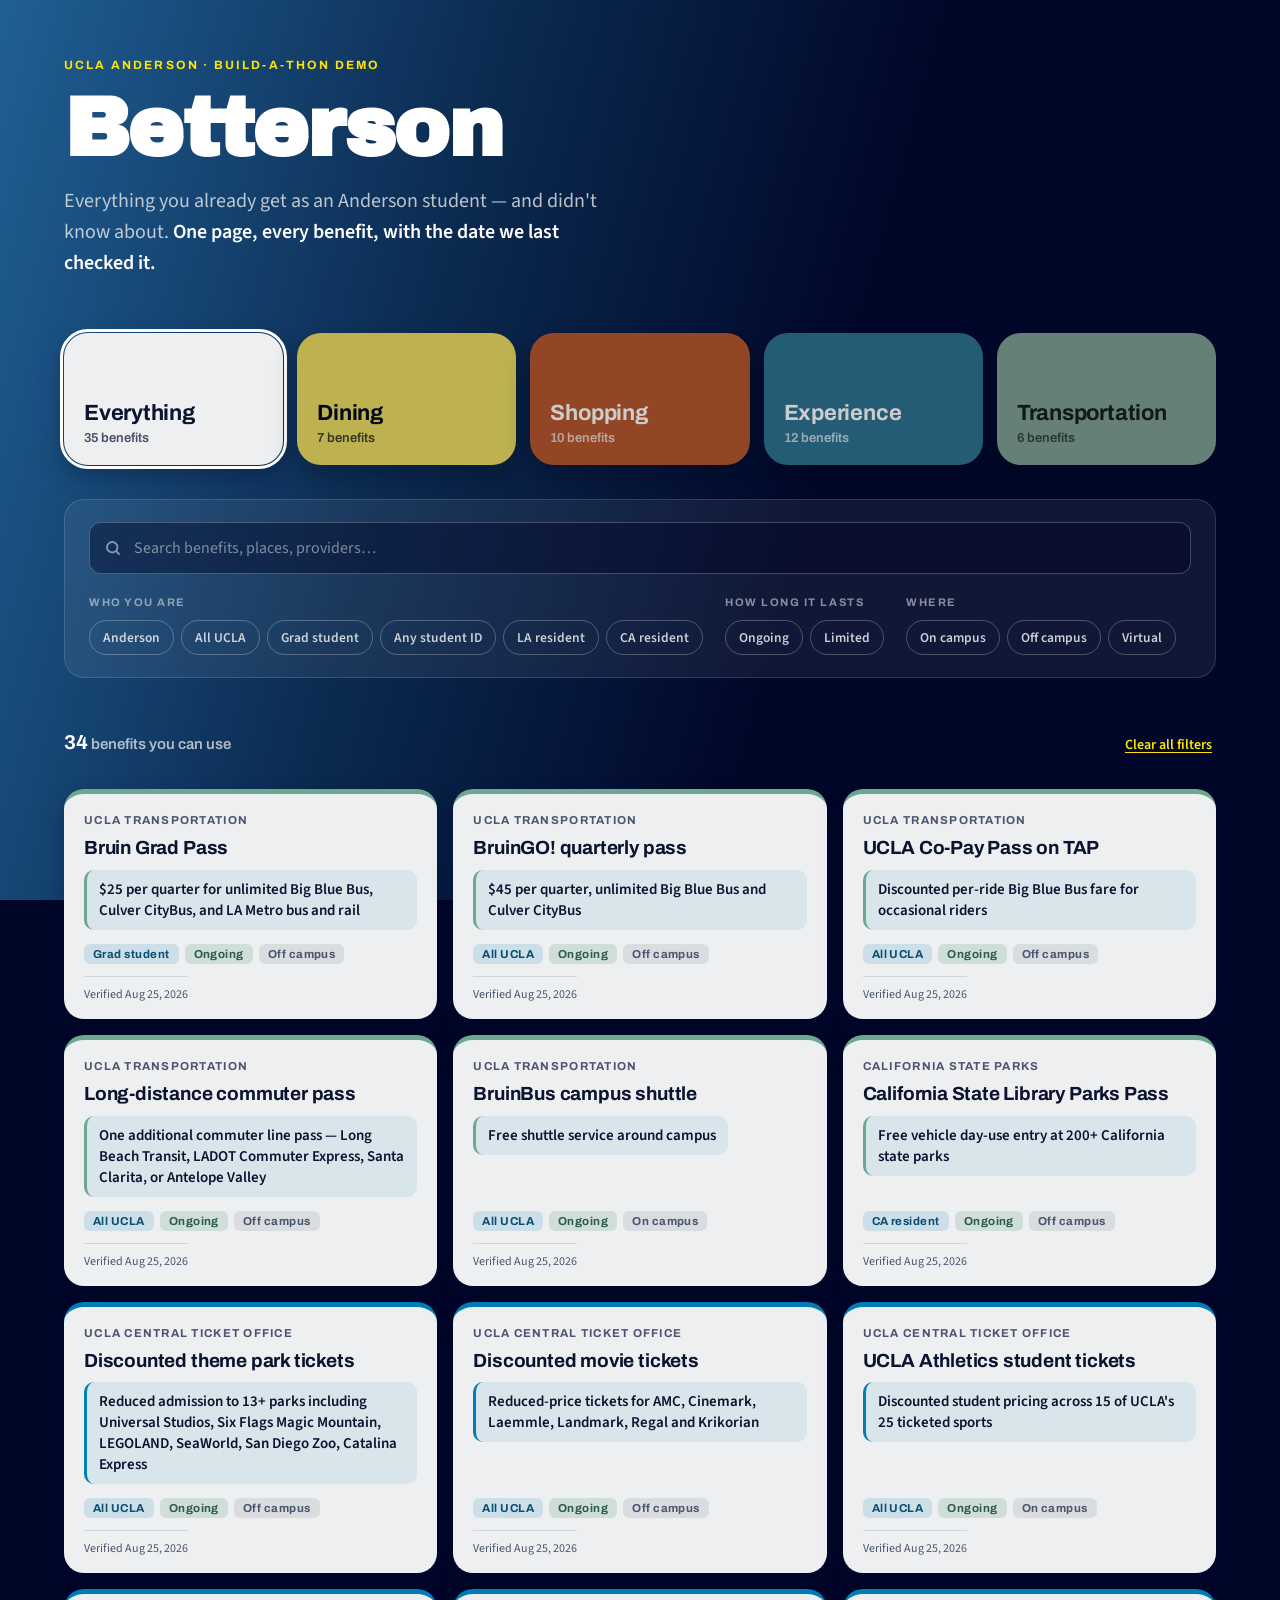
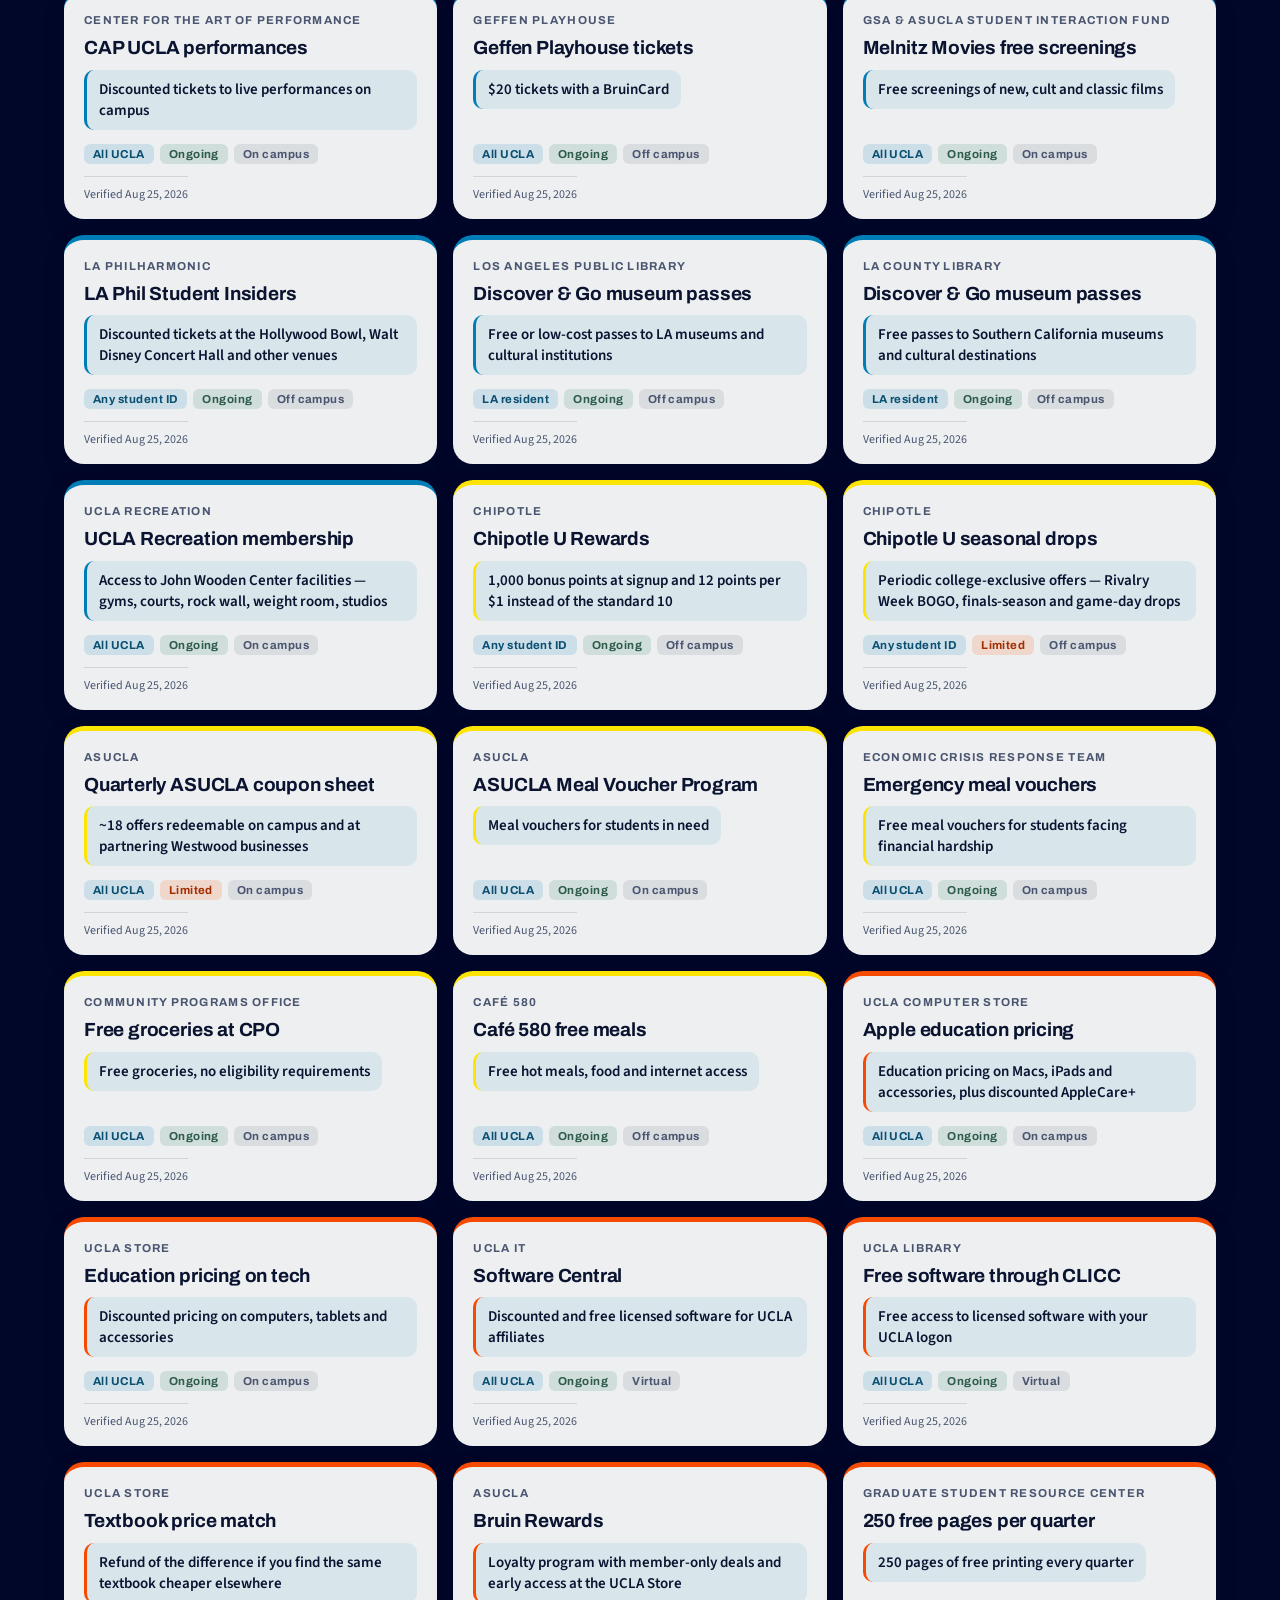
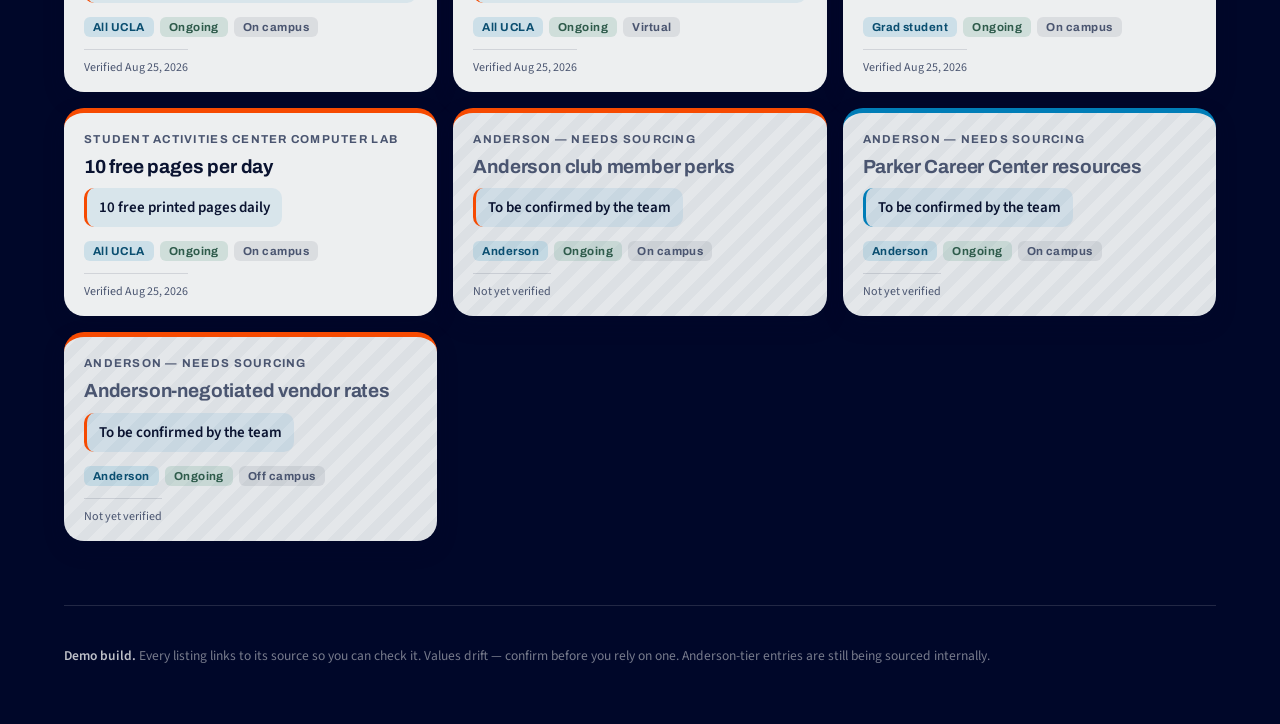
==== index.html @ 8acb6aab "Add initial site" ====
<!DOCTYPE html>
<html lang="en">
<head>
<meta charset="utf-8">
<meta name="viewport" content="width=device-width, initial-scale=1">
<title>Betterson — What you actually get as an Anderson student</title>
<link rel="preconnect" href="https://fonts.googleapis.com">
<link rel="preconnect" href="https://fonts.gstatic.com" crossorigin>
<link href="https://fonts.googleapis.com/css2?family=Archivo:wght@500;600;700&family=Archivo+Black&family=Source+Sans+3:ital,wght@0,400;0,600;0,700;1,400&display=swap" rel="stylesheet">
<style>
  :root{
    --navy-deep:#000729;
    --blue-mid:#205F94;
    --blue-bright:#007DB7;
    --gold:#FDE403;
    --red-orange:#F64A01;
    --green:#6DA691;
    --off-white:#EDEFF0;

    --ink:#0A1330;
    --ink-soft:#4A5570;
    --rule:rgba(10,19,48,.12);
    --radius-tile:24px;
    --radius-card:20px;
    --maxw:1200px;
  }

  *{box-sizing:border-box}
  html{-webkit-text-size-adjust:100%}
  body{
    margin:0;
    font-family:"Source Sans 3",-apple-system,BlinkMacSystemFont,"Segoe UI",sans-serif;
    color:var(--off-white);
    background:var(--navy-deep);
    background-image:linear-gradient(105deg,var(--blue-mid) 0%,#0B2A50 34%,var(--navy-deep) 62%);
    background-attachment:fixed;
    min-height:100vh;
    font-size:16px;
    line-height:1.55;
  }
  .wrap{max-width:var(--maxw);margin:0 auto;padding:0 24px}

  /* ---------- header ---------- */
  header{padding:56px 0 8px}
  .eyebrow{
    font-family:Archivo,sans-serif;font-weight:700;
    font-size:12px;letter-spacing:.18em;text-transform:uppercase;
    color:var(--gold);margin:0 0 14px
  }
  h1{
    font-family:"Archivo Black",Archivo,sans-serif;
    font-size:clamp(44px,7vw,84px);
    line-height:.95;letter-spacing:-.02em;
    margin:0 0 18px;color:#fff
  }
  .lede{
    max-width:56ch;font-size:clamp(17px,2vw,20px);
    color:rgba(237,239,240,.78);margin:0 0 6px
  }
  .lede strong{color:#fff;font-weight:600}

  /* ---------- category tiles (signature) ---------- */
  .tiles{
    display:grid;gap:14px;margin:40px 0 8px;
    grid-template-columns:repeat(5,1fr);
  }
  .tile{
    border:0;cursor:pointer;text-align:left;
    border-radius:var(--radius-tile);
    padding:22px 20px 20px;
    min-height:132px;
    display:flex;flex-direction:column;justify-content:flex-end;
    font-family:Archivo,sans-serif;
    transition:transform .18s ease, box-shadow .18s ease, filter .18s ease;
    box-shadow:0 10px 24px rgba(0,7,41,.34);
    position:relative;
  }
  .tile:hover{transform:translateY(-5px);box-shadow:0 16px 34px rgba(0,7,41,.45)}
  .tile:focus-visible{outline:3px solid #fff;outline-offset:3px}
  .tile .t-name{font-weight:700;font-size:22px;line-height:1.1;letter-spacing:-.01em}
  .tile .t-count{font-weight:600;font-size:13px;opacity:.72;margin-top:6px}
  .tile[data-key="all"]{background:var(--off-white);color:var(--ink)}
  .tile[data-key="Dining"]{background:var(--gold);color:var(--navy-deep)}
  .tile[data-key="Shopping"]{background:var(--red-orange);color:#fff}
  .tile[data-key="Experience"]{background:var(--blue-bright);color:#fff}
  .tile[data-key="Transportation"]{background:var(--green);color:#08251B}
  .tile[aria-pressed="true"]::after{
    content:"";position:absolute;inset:-4px;border-radius:calc(var(--radius-tile) + 4px);
    border:3px solid #fff;pointer-events:none
  }
  .tile[aria-pressed="false"]{filter:saturate(.55) brightness(.8)}

  /* ---------- controls ---------- */
  .controls{
    margin:34px 0 0;padding:22px 24px;
    background:rgba(237,239,240,.07);
    border:1px solid rgba(237,239,240,.14);
    border-radius:var(--radius-card);
    backdrop-filter:blur(6px);
  }
  .searchrow{display:flex;gap:12px;align-items:center;flex-wrap:wrap}
  .search{
    flex:1 1 300px;position:relative
  }
  .search input{
    width:100%;padding:14px 16px 14px 44px;border-radius:12px;
    border:1px solid rgba(237,239,240,.25);
    background:rgba(0,7,41,.42);color:#fff;
    font-family:inherit;font-size:16px
  }
  .search input::placeholder{color:rgba(237,239,240,.5)}
  .search input:focus{outline:2px solid var(--gold);outline-offset:1px;border-color:transparent}
  .search svg{position:absolute;left:15px;top:50%;transform:translateY(-50%);opacity:.55}

  .filtergroups{display:flex;flex-wrap:wrap;gap:22px;margin-top:20px}
  .fg{min-width:0}
  .fg h3{
    font-family:Archivo,sans-serif;font-size:11px;font-weight:700;
    letter-spacing:.14em;text-transform:uppercase;
    color:rgba(237,239,240,.55);margin:0 0 9px
  }
  .chips{display:flex;flex-wrap:wrap;gap:7px}
  .chip{
    border:1px solid rgba(237,239,240,.28);
    background:transparent;color:rgba(237,239,240,.85);
    padding:7px 13px;border-radius:999px;cursor:pointer;
    font-family:inherit;font-size:13.5px;font-weight:600;
    transition:background .14s ease,color .14s ease,border-color .14s ease
  }
  .chip:hover{border-color:rgba(237,239,240,.6)}
  .chip:focus-visible{outline:2px solid var(--gold);outline-offset:2px}
  .chip[aria-pressed="true"]{background:var(--gold);border-color:var(--gold);color:var(--navy-deep)}
  .chip.dur[aria-pressed="true"][data-val="Ongoing"]{background:var(--green);border-color:var(--green);color:#08251B}
  .chip.dur[aria-pressed="true"][data-val="Limited"]{background:var(--red-orange);border-color:var(--red-orange);color:#fff}

  .resultbar{
    display:flex;justify-content:space-between;align-items:baseline;
    gap:16px;flex-wrap:wrap;margin:34px 0 16px
  }
  .count{font-family:Archivo,sans-serif;font-weight:600;font-size:15px;color:rgba(237,239,240,.72)}
  .count b{color:#fff;font-size:20px}
  .reset{
    background:none;border:0;color:var(--gold);cursor:pointer;
    font-family:inherit;font-weight:600;font-size:14px;
    text-decoration:underline;text-underline-offset:3px;padding:4px
  }
  .reset:focus-visible{outline:2px solid var(--gold);outline-offset:2px}

  /* ---------- cards ---------- */
  .grid{
    display:grid;gap:16px;
    grid-template-columns:repeat(auto-fill,minmax(300px,1fr));
    padding-bottom:8px
  }
  .card{
    background:var(--off-white);color:var(--ink);
    border-radius:var(--radius-card);
    padding:20px 20px 16px;
    text-align:left;border:0;cursor:pointer;font-family:inherit;
    display:flex;flex-direction:column;gap:10px;
    box-shadow:0 8px 20px rgba(0,7,41,.26);
    transition:transform .16s ease, box-shadow .16s ease;
    border-top:5px solid var(--cat,var(--blue-bright));
  }
  .card:hover{transform:translateY(-4px);box-shadow:0 16px 30px rgba(0,7,41,.4)}
  .card:focus-visible{outline:3px solid var(--gold);outline-offset:3px}
  .card .provider{
    font-family:Archivo,sans-serif;font-size:11.5px;font-weight:700;
    letter-spacing:.11em;text-transform:uppercase;color:var(--ink-soft)
  }
  .card .title{
    font-family:Archivo,sans-serif;font-weight:700;font-size:19px;
    line-height:1.24;letter-spacing:-.01em;margin:0
  }
  .card .value{
    font-size:15px;color:var(--ink);font-weight:600;
    padding:9px 12px;background:rgba(0,125,183,.09);
    border-radius:10px;border-left:3px solid var(--cat,var(--blue-bright))
  }
  .tagrow{display:flex;flex-wrap:wrap;gap:6px;margin-top:auto;padding-top:4px}
  .tag{
    font-size:11.5px;font-weight:700;font-family:Archivo,sans-serif;
    letter-spacing:.04em;padding:4px 9px;border-radius:6px;
    background:rgba(10,19,48,.08);color:var(--ink-soft)
  }
  .tag.dur-Ongoing{background:rgba(109,166,145,.24);color:#2E5B4B}
  .tag.dur-Limited{background:rgba(246,74,1,.15);color:#A32E00}
  .tag.elig{background:rgba(0,125,183,.14);color:#0A4E70}
  .verified{
    font-size:12px;color:var(--ink-soft);
    border-top:1px solid var(--rule);padding-top:9px;margin-top:2px
  }
  .card.todo{background:repeating-linear-gradient(135deg,#E4E7EA,#E4E7EA 10px,#DCE0E4 10px,#DCE0E4 20px)}
  .card.todo .title{color:var(--ink-soft)}

  /* ---------- empty ---------- */
  .empty{
    text-align:center;padding:64px 24px;
    border:1px dashed rgba(237,239,240,.28);border-radius:var(--radius-card)
  }
  .empty h3{font-family:Archivo,sans-serif;color:#fff;margin:0 0 8px;font-size:20px}
  .empty p{color:rgba(237,239,240,.7);margin:0}

  /* ---------- modal ---------- */
  dialog{
    border:0;padding:0;background:transparent;max-width:640px;width:calc(100% - 32px)
  }
  dialog::backdrop{background:rgba(0,7,41,.72);backdrop-filter:blur(3px)}
  .sheet{
    background:var(--off-white);color:var(--ink);
    border-radius:var(--radius-card);padding:28px;
    border-top:6px solid var(--cat,var(--blue-bright))
  }
  .sheet .provider{
    font-family:Archivo,sans-serif;font-size:11.5px;font-weight:700;
    letter-spacing:.11em;text-transform:uppercase;color:var(--ink-soft)
  }
  .sheet h2{
    font-family:"Archivo Black",Archivo,sans-serif;font-size:27px;
    line-height:1.14;letter-spacing:-.02em;margin:8px 0 14px
  }
  .sheet .value{
    font-size:17px;font-weight:600;padding:13px 15px;
    background:rgba(0,125,183,.09);border-radius:12px;
    border-left:4px solid var(--cat,var(--blue-bright));margin-bottom:16px
  }
  .kv{display:grid;grid-template-columns:132px 1fr;gap:9px 16px;font-size:14.5px;margin-bottom:18px}
  .kv dt{font-family:Archivo,sans-serif;font-weight:700;font-size:11.5px;letter-spacing:.09em;text-transform:uppercase;color:var(--ink-soft);padding-top:3px}
  .kv dd{margin:0}
  .sheet .note{font-size:14.5px;color:var(--ink-soft);border-top:1px solid var(--rule);padding-top:14px;margin:0 0 18px}
  .sheetfoot{display:flex;gap:10px;flex-wrap:wrap;align-items:center}
  .btn{
    font-family:Archivo,sans-serif;font-weight:700;font-size:14.5px;
    padding:11px 18px;border-radius:11px;border:0;cursor:pointer;text-decoration:none;
    display:inline-block
  }
  .btn-primary{background:var(--blue-bright);color:#fff}
  .btn-primary:hover{background:#0069A0}
  .btn-ghost{background:transparent;color:var(--ink-soft);border:1px solid var(--rule)}
  .btn:focus-visible{outline:3px solid var(--gold);outline-offset:2px}

  footer{
    margin-top:56px;padding:26px 0 44px;
    border-top:1px solid rgba(237,239,240,.14);
    font-size:13.5px;color:rgba(237,239,240,.5)
  }
  footer b{color:rgba(237,239,240,.8);font-weight:600}

  @media (max-width:900px){
    .tiles{grid-template-columns:repeat(2,1fr)}
    .tile[data-key="all"]{grid-column:1 / -1;min-height:92px}
    .kv{grid-template-columns:1fr;gap:3px 0}
    .kv dd{margin-bottom:9px}
  }
  @media (prefers-reduced-motion:reduce){
    *{transition:none!important;animation:none!important}
  }
</style>
</head>
<body>

<div class="wrap">
  <header>
    <p class="eyebrow">UCLA Anderson · Build-a-thon demo</p>
    <h1>Betterson</h1>
    <p class="lede">Everything you already get as an Anderson student — and didn't know about. <strong>One page, every benefit, with the date we last checked it.</strong></p>
  </header>

  <nav class="tiles" id="tiles" aria-label="Filter by category"></nav>

  <section class="controls" aria-label="Filters">
    <div class="searchrow">
      <div class="search">
        <svg width="18" height="18" viewBox="0 0 24 24" fill="none" stroke="currentColor" stroke-width="2.4" stroke-linecap="round"><circle cx="11" cy="11" r="7"/><path d="M20 20l-3.6-3.6"/></svg>
        <input id="q" type="search" placeholder="Search benefits, places, providers…" aria-label="Search benefits">
      </div>
    </div>

    <div class="filtergroups">
      <div class="fg">
        <h3>Who you are</h3>
        <div class="chips" id="f-elig"></div>
      </div>
      <div class="fg">
        <h3>How long it lasts</h3>
        <div class="chips" id="f-dur"></div>
      </div>
      <div class="fg">
        <h3>Where</h3>
        <div class="chips" id="f-loc"></div>
      </div>
    </div>
  </section>

  <div class="resultbar">
    <p class="count" id="count"></p>
    <button class="reset" id="reset" type="button">Clear all filters</button>
  </div>

  <div class="grid" id="grid"></div>
  <div class="empty" id="empty" hidden>
    <h3>Nothing matches those filters yet.</h3>
    <p>Try clearing one — or tell the team what's missing so we can add it.</p>
  </div>

  <footer>
    <p><b>Demo build.</b> Every listing links to its source so you can check it. Values drift — confirm before you rely on one. Anderson-tier entries are still being sourced internally.</p>
  </footer>
</div>

<dialog id="sheet"><div class="sheet" id="sheetBody"></div></dialog>

<script>
const CATS = ["Dining","Shopping","Experience","Transportation"];
const CATCOLOR = {Dining:"#FDE403",Shopping:"#F64A01",Experience:"#007DB7",Transportation:"#6DA691"};
const ELIGS = ["Anderson","All UCLA","Grad student","Any student ID","LA resident","CA resident"];
const LOCS = ["On campus","Off campus","Virtual"];
const DURS = ["Ongoing","Limited"];

const DATA = [
 // ---------- TRANSPORTATION ----------
 {t:"Bruin Grad Pass",p:"UCLA Transportation",c:"Transportation",v:"$25 per quarter for unlimited Big Blue Bus, Culver CityBus, and LA Metro bus and rail",e:"Grad student",d:"Ongoing",loc:"Off campus",r:"Register on UCLA's transit portal, pick up at the Central Ticket Office",u:"https://www.bigbluebus.com/fares/college-discounts.aspx",vd:"2026-08-25",n:"Assessed as a student fee. Excludes summer. Probably the highest-value single item in this catalog for a full-time student."},
 {t:"BruinGO! quarterly pass",p:"UCLA Transportation",c:"Transportation",v:"$45 per quarter, unlimited Big Blue Bus and Culver CityBus",e:"All UCLA",d:"Ongoing",loc:"Off campus",r:"Buy online or at the Central Ticket Office",u:"https://www.bigbluebus.com/fares/college-discounts.aspx",vd:"2026-08-25",n:"Faculty and staff pay $55. Covers an entire academic quarter."},
 {t:"UCLA Co-Pay Pass on TAP",p:"UCLA Transportation",c:"Transportation",v:"Discounted per-ride Big Blue Bus fare for occasional riders",e:"All UCLA",d:"Ongoing",loc:"Off campus",r:"Loaded onto your TAP card by UCLA Transportation, online or at the CTO",u:"https://www.bigbluebus.com/fares/college-discounts.aspx",vd:"2026-08-25",n:"You need stored value on the TAP card before the co-pay works. Better than BruinGO if you ride rarely."},
 {t:"Long-distance commuter pass",p:"UCLA Transportation",c:"Transportation",v:"One additional commuter line pass — Long Beach Transit, LADOT Commuter Express, Santa Clarita, or Antelope Valley",e:"All UCLA",d:"Ongoing",loc:"Off campus",r:"Register on the transit portal, collect at the Central Ticket Office",u:"https://www.bigbluebus.com/fares/college-discounts.aspx",vd:"2026-08-25",n:"Useful if you commute in from outside the basin."},
 {t:"BruinBus campus shuttle",p:"UCLA Transportation",c:"Transportation",v:"Free shuttle service around campus",e:"All UCLA",d:"Ongoing",loc:"On campus",r:"Just board",u:"https://campusservices.ucla.edu/discounts",vd:"2026-08-25",n:""},
 {t:"California State Library Parks Pass",p:"California State Parks",c:"Transportation",v:"Free vehicle day-use entry at 200+ California state parks",e:"CA resident",d:"Ongoing",loc:"Off campus",r:"Check the physical pass out from any California public library with your library card",u:"https://www.library.ca.gov/services/to-libraries/parks-pass/faq/",vd:"2026-08-25",n:"Covers one vehicle with up to nine people, or one motorcycle. Not valid at federal, local, or privately operated units. Funding is currently secured through 2026 — treat permanence as provisional."},

 // ---------- EXPERIENCE ----------
 {t:"Discounted theme park tickets",p:"UCLA Central Ticket Office",c:"Experience",v:"Reduced admission to 13+ parks including Universal Studios, Six Flags Magic Mountain, LEGOLAND, SeaWorld, San Diego Zoo, Catalina Express",e:"All UCLA",d:"Ongoing",loc:"Off campus",r:"Buy at the CTO window west of the James West Alumni Center, or online",u:"https://tickets.ucla.edu/",vd:"2026-08-25",n:"Seasonal additions appear too — Halloween Horror Nights, Knott's Scary Farm, Big Bear, Raging Waters."},
 {t:"Discounted movie tickets",p:"UCLA Central Ticket Office",c:"Experience",v:"Reduced-price tickets for AMC, Cinemark, Laemmle, Landmark, Regal and Krikorian",e:"All UCLA",d:"Ongoing",loc:"Off campus",r:"Buy at the CTO or online",u:"https://tickets.ucla.edu/",vd:"2026-08-25",n:""},
 {t:"UCLA Athletics student tickets",p:"UCLA Central Ticket Office",c:"Experience",v:"Discounted student pricing across 15 of UCLA's 25 ticketed sports",e:"All UCLA",d:"Ongoing",loc:"On campus",r:"Buy through the CTO",u:"https://tickets.ucla.edu/",vd:"2026-08-25",n:""},
 {t:"CAP UCLA performances",p:"Center for the Art of Performance",c:"Experience",v:"Discounted tickets to live performances on campus",e:"All UCLA",d:"Ongoing",loc:"On campus",r:"Buy through CAP or the CTO",u:"https://cap.ucla.edu/",vd:"2026-08-25",n:""},
 {t:"Geffen Playhouse tickets",p:"Geffen Playhouse",c:"Experience",v:"$20 tickets with a BruinCard",e:"All UCLA",d:"Ongoing",loc:"Off campus",r:"Show your BruinCard",u:"https://summer.ucla.edu/summer-in-westwood/",vd:"2026-08-25",n:"Walking distance from campus in Westwood Village."},
 {t:"Melnitz Movies free screenings",p:"GSA & ASUCLA Student Interaction Fund",c:"Experience",v:"Free screenings of new, cult and classic films",e:"All UCLA",d:"Ongoing",loc:"On campus",r:"Free entry, no ticket needed",u:"https://anderson.ucla.edu/degrees/full-time-mba/culture/living-in-la",vd:"2026-08-25",n:""},
 {t:"LA Phil Student Insiders",p:"LA Philharmonic",c:"Experience",v:"Discounted tickets at the Hollywood Bowl, Walt Disney Concert Hall and other venues",e:"Any student ID",d:"Ongoing",loc:"Off campus",r:"Join the Student Insiders program with a student email",u:"https://transportation.ucla.edu/blog/hollywood-bowl-park-ride-returns-westwood-student-discount",vd:"2026-08-25",n:""},
 {t:"Hollywood Bowl Park & Ride from Westwood",p:"UCLA Transportation",c:"Experience",v:"50% off the Park & Ride shuttle with promo code BRUINS",e:"All UCLA",d:"Limited",loc:"Off campus",r:"Book on the Hollywood Bowl site with code BRUINS and your UCLA email",u:"https://transportation.ucla.edu/blog/hollywood-bowl-park-ride-returns-westwood-student-discount",vd:"2026-08-25",exp:"2026-09-30",n:"Runs for select summer performances only. Departs from 11020 Kinross Ave; lot parking $6 after 4pm."},
 {t:"Discover & Go museum passes",p:"Los Angeles Public Library",c:"Experience",v:"Free or low-cost passes to LA museums and cultural institutions",e:"LA resident",d:"Ongoing",loc:"Off campus",r:"Reserve at lapl.discoverandgo.net with your library card, then print the pass",u:"https://www.lapl.org/explore-la",vd:"2026-08-25",n:"LA residents 18+ with a physical LAPL card in good standing. Zip codes 90000–93599; e-cards are not accepted. Two active reservations at a time, bookable up to three months ahead. New passes release at the start of each month."},
 {t:"Discover & Go museum passes",p:"LA County Library",c:"Experience",v:"Free passes to Southern California museums and cultural destinations",e:"LA resident",d:"Ongoing",loc:"Off campus",r:"Reserve through the Discover & Go portal with your county library card and PIN",u:"https://lacountylibrary.org/discover/",vd:"2026-08-25",n:"Adults 18+ with a full-access card. Overlaps with the LAPL program but the museum lists differ — worth checking both if you hold either card."},
 {t:"UCLA Recreation membership",p:"UCLA Recreation",c:"Experience",v:"Access to John Wooden Center facilities — gyms, courts, rock wall, weight room, studios",e:"All UCLA",d:"Ongoing",loc:"On campus",r:"Register through UCLA Recreation",u:"https://www.recreation.ucla.edu/join",vd:"2026-08-25",n:""},

 // ---------- DINING ----------
 {t:"Chipotle U Rewards",p:"Chipotle",c:"Dining",v:"1,000 bonus points at signup and 12 points per $1 instead of the standard 10",e:"Any student ID",d:"Ongoing",loc:"Off campus",r:"Log into Chipotle Rewards, then verify enrollment through ID.me",u:"https://www.chipotle.com/chipotle-u-rewards",vd:"2026-08-25",n:"Points-based rather than a flat percentage off. Student status generally needs re-verifying each year around the start of fall term."},
 {t:"Chipotle U seasonal drops",p:"Chipotle",c:"Dining",v:"Periodic college-exclusive offers — Rivalry Week BOGO, finals-season and game-day drops",e:"Any student ID",d:"Limited",loc:"Off campus",r:"Automatic once you're enrolled in Chipotle U Rewards",u:"https://ir.chipotle.com/2025-11-10-CHIPOTLE-LAUNCHES-CHIPOTLE-U-RIVALRY-WEEK-TO-REWARD-TOP-10-COLLEGE-TOWNS-WITH-FREE-CHIPOTLE",vd:"2026-08-25",exp:"2026-12-31",n:"Dates move year to year. Re-check each quarter."},
 {t:"Quarterly ASUCLA coupon sheet",p:"ASUCLA",c:"Dining",v:"~18 offers redeemable on campus and at partnering Westwood businesses",e:"All UCLA",d:"Limited",loc:"On campus",r:"Pick up a printed sheet outside the UCLA Store at Ackerman",u:"https://www.asucla.ucla.edu/pressreleases/asucla-welcomes-ucla-students-back-to-campus-with-fall-savings",vd:"2026-08-25",exp:"2026-12-31",n:"Released at the start of each quarter with a short redemption window. Confirm current dates."},
 {t:"ASUCLA Meal Voucher Program",p:"ASUCLA",c:"Dining",v:"Meal vouchers for students in need",e:"All UCLA",d:"Ongoing",loc:"On campus",r:"Apply through ASUCLA",u:"https://www.asucla.ucla.edu",vd:"2026-08-25",n:""},
 {t:"Emergency meal vouchers",p:"Economic Crisis Response Team",c:"Dining",v:"Free meal vouchers for students facing financial hardship",e:"All UCLA",d:"Ongoing",loc:"On campus",r:"Request through the ECRT or Bruin Resource Center",u:"https://internationalcenter.ucla.edu/resources/budgeting",vd:"2026-08-25",n:"Eligibility generally requires living off campus without a meal plan."},
 {t:"Free groceries at CPO",p:"Community Programs Office",c:"Dining",v:"Free groceries, no eligibility requirements",e:"All UCLA",d:"Ongoing",loc:"On campus",r:"Pick up at the Community Programs Office",u:"https://internationalcenter.ucla.edu/resources/budgeting",vd:"2026-08-25",n:"No requirements, so take only what you need."},
 {t:"Café 580 free meals",p:"Café 580",c:"Dining",v:"Free hot meals, food and internet access",e:"All UCLA",d:"Ongoing",loc:"Off campus",r:"Walk in — 580 Hilgard Avenue",u:"https://internationalcenter.ucla.edu/resources/budgeting",vd:"2026-08-25",n:""},

 // ---------- SHOPPING ----------
 {t:"Apple education pricing",p:"UCLA Computer Store",c:"Shopping",v:"Education pricing on Macs, iPads and accessories, plus discounted AppleCare+",e:"All UCLA",d:"Ongoing",loc:"On campus",r:"In person at Ackerman Union B-Level, or online",u:"https://www.asucla.ucla.edu/ucla/apple-educator-discounts",vd:"2026-08-25",n:"Purchases can go on your BruinBill account, and eligible financial aid can be applied to tech purchases."},
 {t:"Education pricing on tech",p:"UCLA Store",c:"Shopping",v:"Discounted pricing on computers, tablets and accessories",e:"All UCLA",d:"Ongoing",loc:"On campus",r:"Shop in store or at uclastore.com/tech",u:"https://www.uclastore.com/tech",vd:"2026-08-25",n:""},
 {t:"Software Central",p:"UCLA IT",c:"Shopping",v:"Discounted and free licensed software for UCLA affiliates",e:"All UCLA",d:"Ongoing",loc:"Virtual",r:"Sign in with your UCLA logon",u:"http://www.softwarecentral.ucla.edu/",vd:"2026-08-25",n:""},
 {t:"Free software through CLICC",p:"UCLA Library",c:"Shopping",v:"Free access to licensed software with your UCLA logon",e:"All UCLA",d:"Ongoing",loc:"Virtual",r:"Log in with your UCLA credentials",u:"https://internationalcenter.ucla.edu/resources/budgeting",vd:"2026-08-25",n:""},
 {t:"Textbook price match",p:"UCLA Store",c:"Shopping",v:"Refund of the difference if you find the same textbook cheaper elsewhere",e:"All UCLA",d:"Ongoing",loc:"On campus",r:"Bring your UCLA Store receipt and proof of the lower price",u:"https://fsc.usac.ucla.edu/?page_id=15",vd:"2026-08-25",n:"Same ISBN and edition, new condition only, must be in stock at the competitor."},
 {t:"Bruin Rewards",p:"ASUCLA",c:"Shopping",v:"Loyalty program with member-only deals and early access at the UCLA Store",e:"All UCLA",d:"Ongoing",loc:"Virtual",r:"Sign up at uclastore.com",u:"https://www.asucla.ucla.edu/pressreleases/tag/Bruin+Rewards",vd:"2026-08-25",n:""},
 {t:"250 free pages per quarter",p:"Graduate Student Resource Center",c:"Shopping",v:"250 pages of free printing every quarter",e:"Grad student",d:"Ongoing",loc:"On campus",r:"Print at the GSRC, Student Activities Center B11",u:"https://internationalcenter.ucla.edu/resources/budgeting",vd:"2026-08-25",n:"Registered graduate students only. Resets quarterly."},
 {t:"10 free pages per day",p:"Student Activities Center Computer Lab",c:"Shopping",v:"10 free printed pages daily",e:"All UCLA",d:"Ongoing",loc:"On campus",r:"Print at SAC Suite 106",u:"https://internationalcenter.ucla.edu/resources/budgeting",vd:"2026-08-25",n:""},

 // ---------- ANDERSON: to be sourced internally ----------
 {t:"Anderson club member perks",p:"Anderson — needs sourcing",c:"Shopping",v:"To be confirmed by the team",e:"Anderson",d:"Ongoing",loc:"On campus",r:"—",u:"",vd:"",n:"Placeholder. Not sourceable from the public web — someone on the team needs to pull this from Anderson internal channels.",todo:true},
 {t:"Parker Career Center resources",p:"Anderson — needs sourcing",c:"Experience",v:"To be confirmed by the team",e:"Anderson",d:"Ongoing",loc:"On campus",r:"—",u:"",vd:"",n:"Placeholder. Ask the Parker Center what's free to students that isn't advertised.",todo:true},
 {t:"Anderson-negotiated vendor rates",p:"Anderson — needs sourcing",c:"Shopping",v:"To be confirmed by the team",e:"Anderson",d:"Ongoing",loc:"Off campus",r:"—",u:"",vd:"",n:"Placeholder. These are the entries no competing site could ever have — worth the sourcing effort.",todo:true}
];

const state = {cat:"all", q:"", elig:new Set(), dur:new Set(), loc:new Set()};

/* ---------- URL sync ---------- */
function readURL(){
  const p = new URLSearchParams(location.search);
  if(p.get("cat")) state.cat = p.get("cat");
  if(p.get("q")) state.q = p.get("q");
  ["elig","dur","loc"].forEach(k=>{
    const v = p.get(k);
    if(v) v.split("|").filter(Boolean).forEach(x=>state[k].add(x));
  });
}
function writeURL(){
  const p = new URLSearchParams();
  if(state.cat!=="all") p.set("cat",state.cat);
  if(state.q) p.set("q",state.q);
  ["elig","dur","loc"].forEach(k=>{ if(state[k].size) p.set(k,[...state[k]].join("|")); });
  const qs = p.toString();
  history.replaceState(null,"",qs ? "?"+qs : location.pathname);
}

/* ---------- filtering ---------- */
function matches(d){
  if(state.cat!=="all" && d.c!==state.cat) return false;
  if(state.elig.size && !state.elig.has(d.e)) return false;
  if(state.dur.size && !state.dur.has(d.d)) return false;
  if(state.loc.size && !state.loc.has(d.loc)) return false;
  if(state.q){
    const hay = (d.t+" "+d.p+" "+d.v+" "+d.c+" "+d.e+" "+(d.n||"")).toLowerCase();
    if(!hay.includes(state.q.toLowerCase())) return false;
  }
  const today = new Date().toISOString().slice(0,10);
  if(d.exp && d.exp < today) return false;   // Limited offers auto-hide when expired
  return true;
}

/* ---------- rendering ---------- */
function fmtDate(s){
  if(!s) return "Not yet verified";
  const [y,m,dd] = s.split("-");
  const months=["Jan","Feb","Mar","Apr","May","Jun","Jul","Aug","Sep","Oct","Nov","Dec"];
  return `Verified ${months[+m-1]} ${+dd}, ${y}`;
}

function renderTiles(){
  const el = document.getElementById("tiles");
  const counts = {all:0}; CATS.forEach(c=>counts[c]=0);
  DATA.forEach(d=>{ counts[d.c]=(counts[d.c]||0)+1; counts.all++; });
  const items = [{k:"all",label:"Everything"}, ...CATS.map(c=>({k:c,label:c}))];
  el.innerHTML = items.map(i=>`
    <button class="tile" data-key="${i.k}" aria-pressed="${state.cat===i.k}">
      <span class="t-name">${i.label}</span>
      <span class="t-count">${counts[i.k]||0} benefit${(counts[i.k]||0)===1?"":"s"}</span>
    </button>`).join("");
  el.querySelectorAll(".tile").forEach(b=>b.addEventListener("click",()=>{
    state.cat = (state.cat===b.dataset.key && b.dataset.key!=="all") ? "all" : b.dataset.key;
    render();
  }));
}

function renderChips(id,values,key,cls){
  const el = document.getElementById(id);
  el.innerHTML = values.map(v=>
    `<button class="chip ${cls||""}" data-val="${v}" aria-pressed="${state[key].has(v)}">${v}</button>`
  ).join("");
  el.querySelectorAll(".chip").forEach(b=>b.addEventListener("click",()=>{
    const v=b.dataset.val;
    state[key].has(v) ? state[key].delete(v) : state[key].add(v);
    render();
  }));
}

function renderGrid(){
  const rows = DATA.filter(matches);
  const grid = document.getElementById("grid");
  const empty = document.getElementById("empty");
  document.getElementById("count").innerHTML = `<b>${rows.length}</b> benefit${rows.length===1?"":"s"} you can use`;
  empty.hidden = rows.length>0;
  grid.innerHTML = rows.map((d)=>{
    const i = DATA.indexOf(d);
    return `<button class="card ${d.todo?"todo":""}" data-i="${i}" style="--cat:${CATCOLOR[d.c]}">
      <span class="provider">${d.p}</span>
      <h3 class="title">${d.t}</h3>
      <span class="value">${d.v}</span>
      <span class="tagrow">
        <span class="tag elig">${d.e}</span>
        <span class="tag dur-${d.d}">${d.d}</span>
        <span class="tag">${d.loc}</span>
      </span>
      <span class="verified">${fmtDate(d.vd)}</span>
    </button>`;
  }).join("");
  grid.querySelectorAll(".card").forEach(b=>b.addEventListener("click",()=>openSheet(+b.dataset.i)));
}

function openSheet(i){
  const d = DATA[i];
  const body = document.getElementById("sheetBody");
  body.style.setProperty("--cat", CATCOLOR[d.c]);
  body.innerHTML = `
    <p class="provider">${d.p}</p>
    <h2>${d.t}</h2>
    <p class="value">${d.v}</p>
    <dl class="kv">
      <dt>Who</dt><dd>${d.e}</dd>
      <dt>How to use</dt><dd>${d.r}</dd>
      <dt>Where</dt><dd>${d.loc}</dd>
      <dt>How long</dt><dd>${d.d}${d.exp?` · ends ${d.exp}`:""}</dd>
      <dt>Category</dt><dd>${d.c}</dd>
    </dl>
    ${d.n?`<p class="note">${d.n}</p>`:""}
    <div class="sheetfoot">
      ${d.u?`<a class="btn btn-primary" href="${d.u}" target="_blank" rel="noopener">Open the source</a>`:""}
      <button class="btn btn-ghost" id="closeSheet" type="button">Close</button>
      <span style="font-size:13px;color:var(--ink-soft)">${fmtDate(d.vd)}</span>
    </div>`;
  const dlg = document.getElementById("sheet");
  dlg.showModal();
  body.querySelector("#closeSheet").addEventListener("click",()=>dlg.close());
}

function render(){
  renderTiles();
  renderChips("f-elig",ELIGS,"elig");
  renderChips("f-dur",DURS,"dur","dur");
  renderChips("f-loc",LOCS,"loc");
  renderGrid();
  writeURL();
}

/* ---------- wiring ---------- */
const qEl = document.getElementById("q");
qEl.addEventListener("input",()=>{ state.q = qEl.value.trim(); renderGrid(); writeURL(); });
document.getElementById("reset").addEventListener("click",()=>{
  state.cat="all"; state.q=""; qEl.value="";
  state.elig.clear(); state.dur.clear(); state.loc.clear();
  render(); qEl.focus();
});
document.getElementById("sheet").addEventListener("click",e=>{
  if(e.target.id==="sheet") e.target.close();   // click backdrop to dismiss
});

readURL();
qEl.value = state.q;
render();
</script>
</body>
</html>
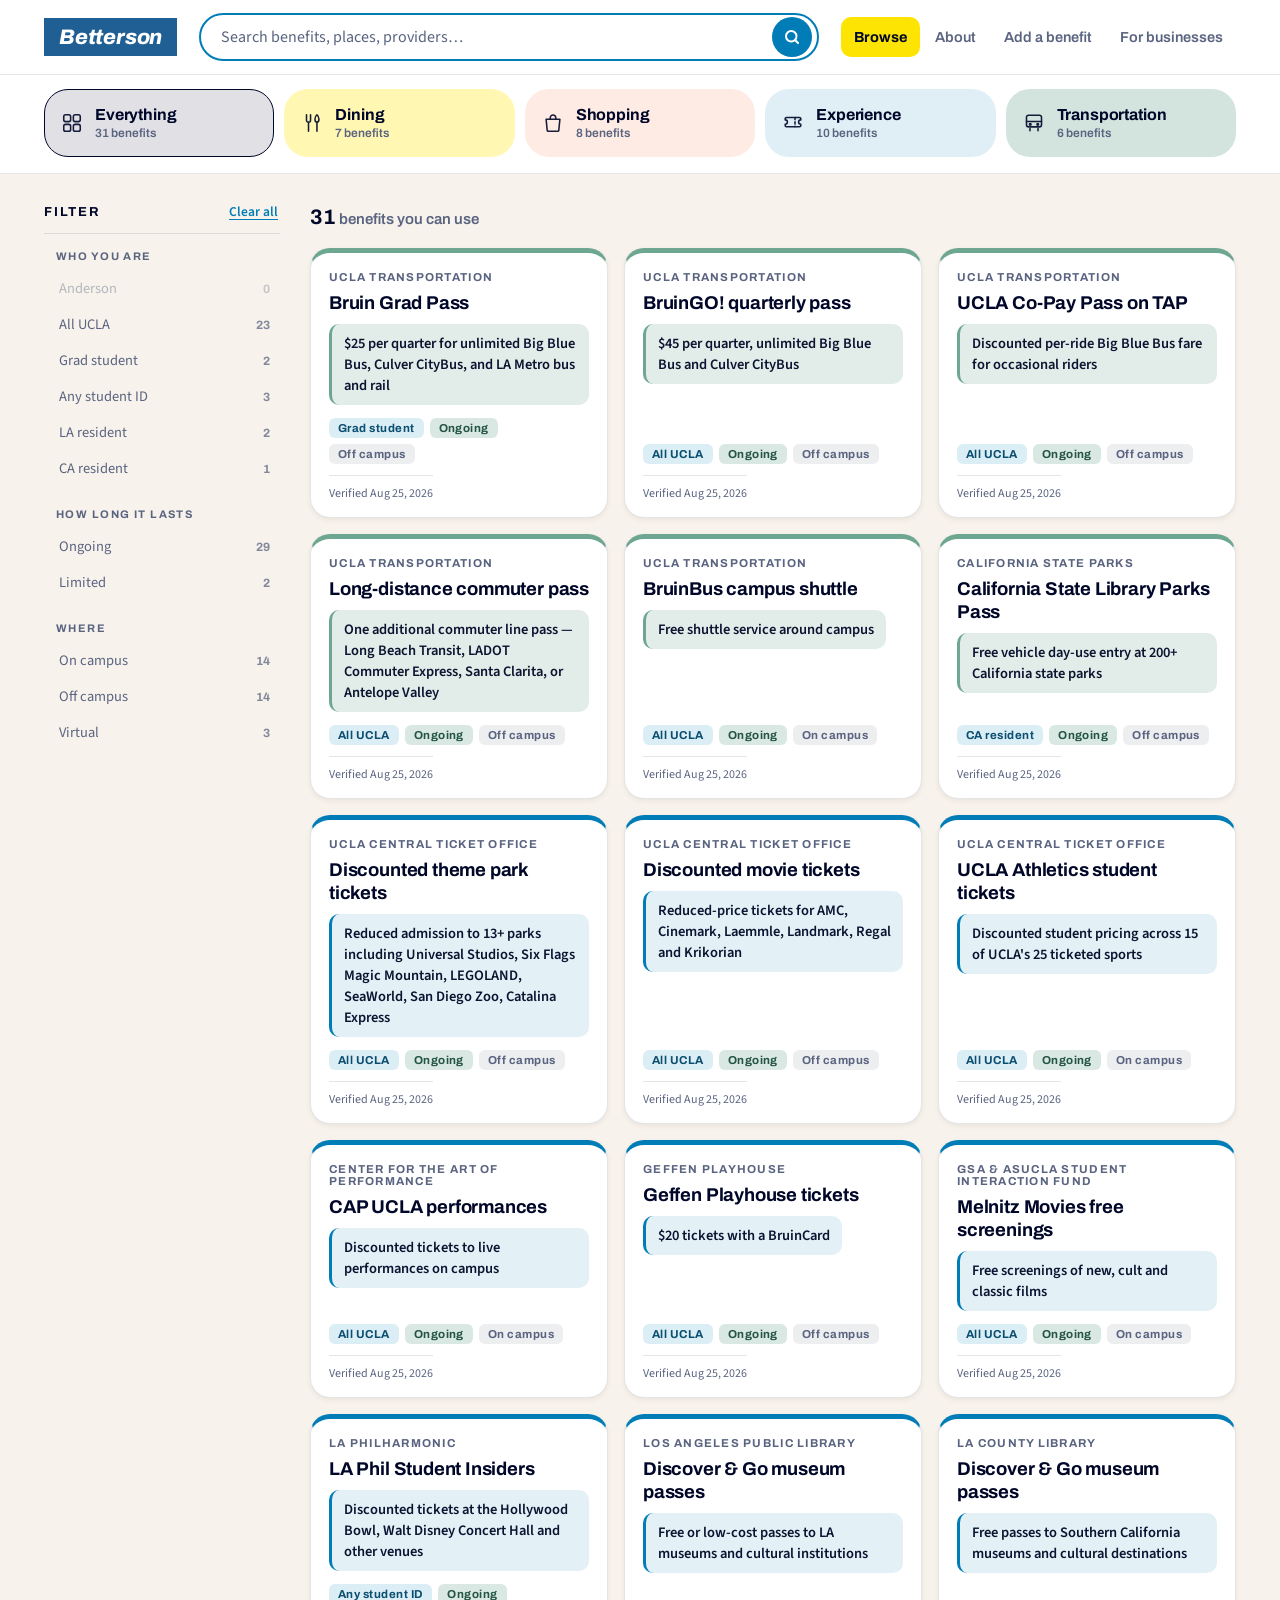
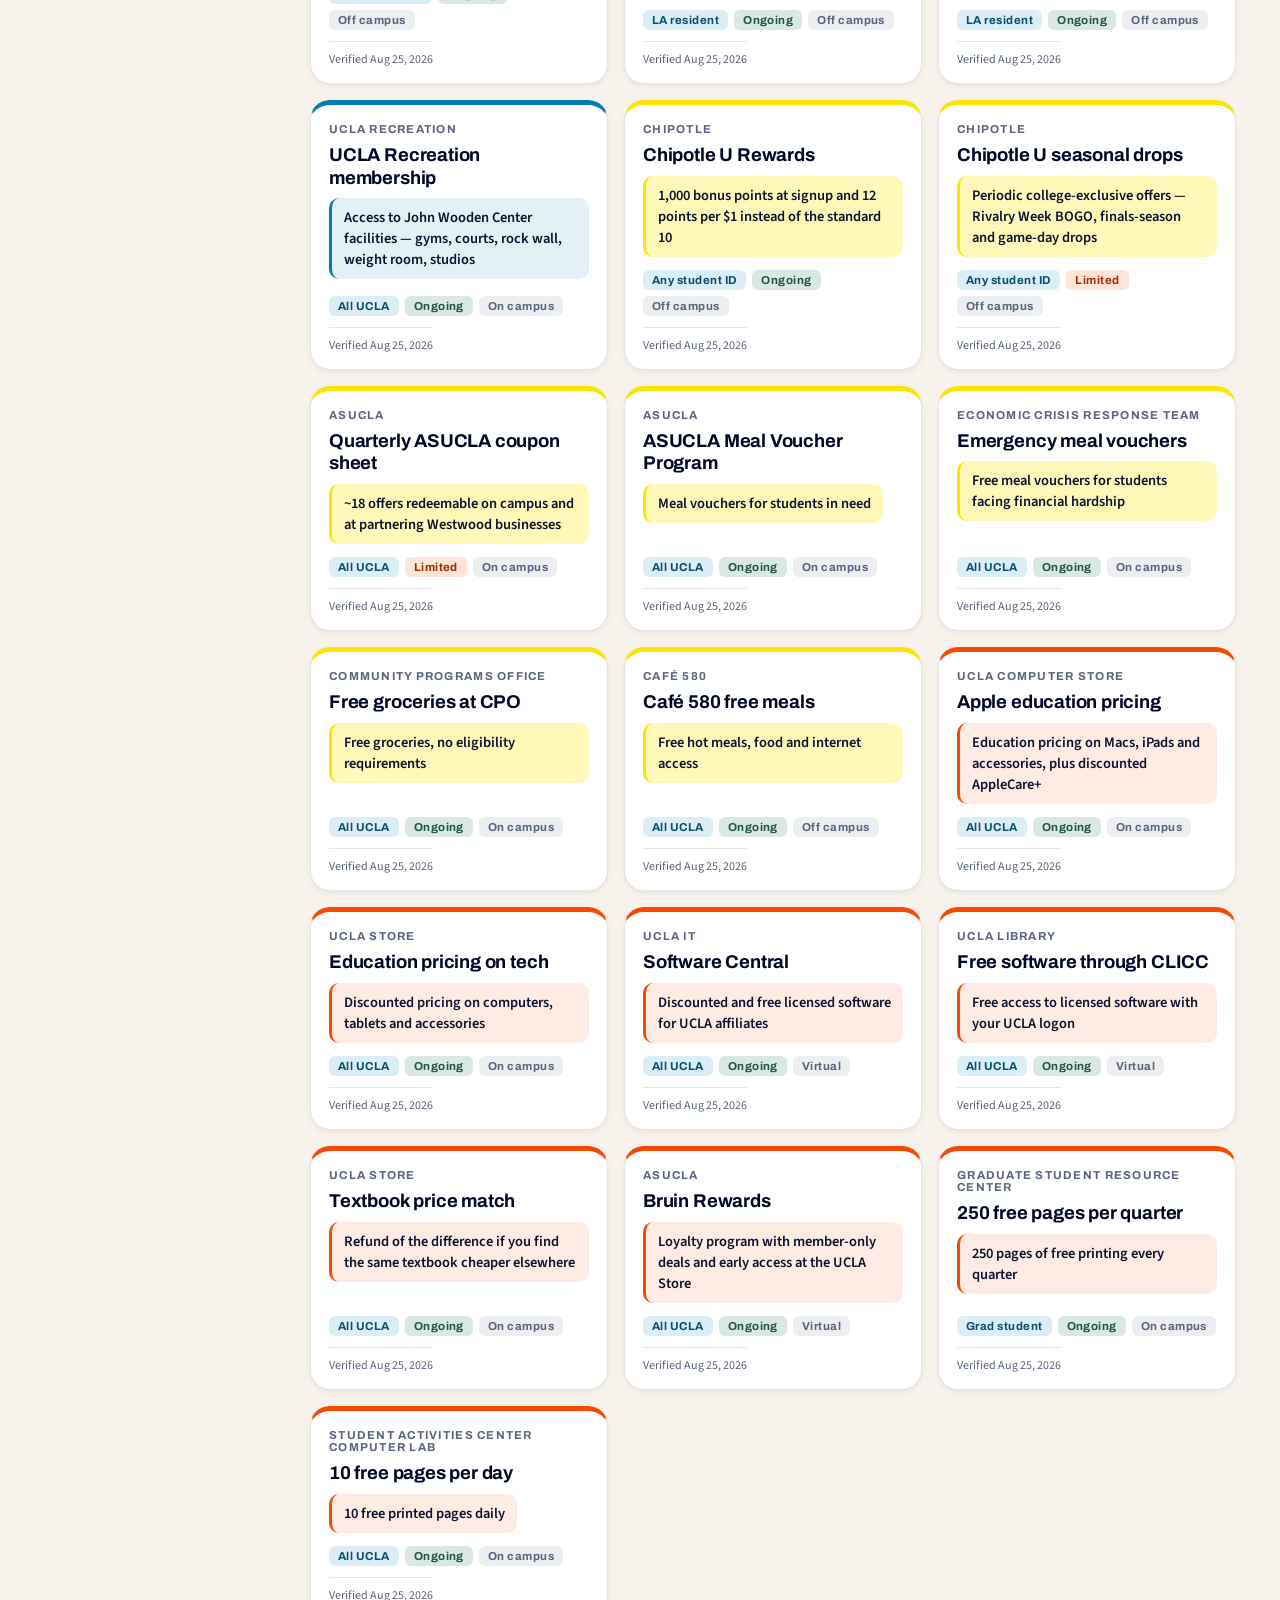
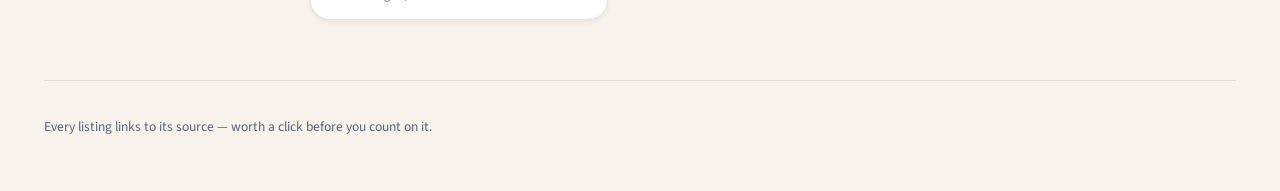
==== commit 4da66a9b: "Restructure site and redesign around a search-first layout Split the single 514-line index.html into" ====
--- a/index.html
+++ b/index.html
@@ -6,509 +6,102 @@
 <title>Betterson — What you actually get as an Anderson student</title>
 <link rel="preconnect" href="https://fonts.googleapis.com">
 <link rel="preconnect" href="https://fonts.gstatic.com" crossorigin>
-<link href="https://fonts.googleapis.com/css2?family=Archivo:wght@500;600;700&family=Archivo+Black&family=Source+Sans+3:ital,wght@0,400;0,600;0,700;1,400&display=swap" rel="stylesheet">
-<style>
-  :root{
-    --navy-deep:#000729;
-    --blue-mid:#205F94;
-    --blue-bright:#007DB7;
-    --gold:#FDE403;
-    --red-orange:#F64A01;
-    --green:#6DA691;
-    --off-white:#EDEFF0;
-
-    --ink:#0A1330;
-    --ink-soft:#4A5570;
-    --rule:rgba(10,19,48,.12);
-    --radius-tile:24px;
-    --radius-card:20px;
-    --maxw:1200px;
-  }
-
-  *{box-sizing:border-box}
-  html{-webkit-text-size-adjust:100%}
-  body{
-    margin:0;
-    font-family:"Source Sans 3",-apple-system,BlinkMacSystemFont,"Segoe UI",sans-serif;
-    color:var(--off-white);
-    background:var(--navy-deep);
-    background-image:linear-gradient(105deg,var(--blue-mid) 0%,#0B2A50 34%,var(--navy-deep) 62%);
-    background-attachment:fixed;
-    min-height:100vh;
-    font-size:16px;
-    line-height:1.55;
-  }
-  .wrap{max-width:var(--maxw);margin:0 auto;padding:0 24px}
-
-  /* ---------- header ---------- */
-  header{padding:56px 0 8px}
-  .eyebrow{
-    font-family:Archivo,sans-serif;font-weight:700;
-    font-size:12px;letter-spacing:.18em;text-transform:uppercase;
-    color:var(--gold);margin:0 0 14px
-  }
-  h1{
-    font-family:"Archivo Black",Archivo,sans-serif;
-    font-size:clamp(44px,7vw,84px);
-    line-height:.95;letter-spacing:-.02em;
-    margin:0 0 18px;color:#fff
-  }
-  .lede{
-    max-width:56ch;font-size:clamp(17px,2vw,20px);
-    color:rgba(237,239,240,.78);margin:0 0 6px
-  }
-  .lede strong{color:#fff;font-weight:600}
-
-  /* ---------- category tiles (signature) ---------- */
-  .tiles{
-    display:grid;gap:14px;margin:40px 0 8px;
-    grid-template-columns:repeat(5,1fr);
-  }
-  .tile{
-    border:0;cursor:pointer;text-align:left;
-    border-radius:var(--radius-tile);
-    padding:22px 20px 20px;
-    min-height:132px;
-    display:flex;flex-direction:column;justify-content:flex-end;
-    font-family:Archivo,sans-serif;
-    transition:transform .18s ease, box-shadow .18s ease, filter .18s ease;
-    box-shadow:0 10px 24px rgba(0,7,41,.34);
-    position:relative;
-  }
-  .tile:hover{transform:translateY(-5px);box-shadow:0 16px 34px rgba(0,7,41,.45)}
-  .tile:focus-visible{outline:3px solid #fff;outline-offset:3px}
-  .tile .t-name{font-weight:700;font-size:22px;line-height:1.1;letter-spacing:-.01em}
-  .tile .t-count{font-weight:600;font-size:13px;opacity:.72;margin-top:6px}
-  .tile[data-key="all"]{background:var(--off-white);color:var(--ink)}
-  .tile[data-key="Dining"]{background:var(--gold);color:var(--navy-deep)}
-  .tile[data-key="Shopping"]{background:var(--red-orange);color:#fff}
-  .tile[data-key="Experience"]{background:var(--blue-bright);color:#fff}
-  .tile[data-key="Transportation"]{background:var(--green);color:#08251B}
-  .tile[aria-pressed="true"]::after{
-    content:"";position:absolute;inset:-4px;border-radius:calc(var(--radius-tile) + 4px);
-    border:3px solid #fff;pointer-events:none
-  }
-  .tile[aria-pressed="false"]{filter:saturate(.55) brightness(.8)}
-
-  /* ---------- controls ---------- */
-  .controls{
-    margin:34px 0 0;padding:22px 24px;
-    background:rgba(237,239,240,.07);
-    border:1px solid rgba(237,239,240,.14);
-    border-radius:var(--radius-card);
-    backdrop-filter:blur(6px);
-  }
-  .searchrow{display:flex;gap:12px;align-items:center;flex-wrap:wrap}
-  .search{
-    flex:1 1 300px;position:relative
-  }
-  .search input{
-    width:100%;padding:14px 16px 14px 44px;border-radius:12px;
-    border:1px solid rgba(237,239,240,.25);
-    background:rgba(0,7,41,.42);color:#fff;
-    font-family:inherit;font-size:16px
-  }
-  .search input::placeholder{color:rgba(237,239,240,.5)}
-  .search input:focus{outline:2px solid var(--gold);outline-offset:1px;border-color:transparent}
-  .search svg{position:absolute;left:15px;top:50%;transform:translateY(-50%);opacity:.55}
-
-  .filtergroups{display:flex;flex-wrap:wrap;gap:22px;margin-top:20px}
-  .fg{min-width:0}
-  .fg h3{
-    font-family:Archivo,sans-serif;font-size:11px;font-weight:700;
-    letter-spacing:.14em;text-transform:uppercase;
-    color:rgba(237,239,240,.55);margin:0 0 9px
-  }
-  .chips{display:flex;flex-wrap:wrap;gap:7px}
-  .chip{
-    border:1px solid rgba(237,239,240,.28);
-    background:transparent;color:rgba(237,239,240,.85);
-    padding:7px 13px;border-radius:999px;cursor:pointer;
-    font-family:inherit;font-size:13.5px;font-weight:600;
-    transition:background .14s ease,color .14s ease,border-color .14s ease
-  }
-  .chip:hover{border-color:rgba(237,239,240,.6)}
-  .chip:focus-visible{outline:2px solid var(--gold);outline-offset:2px}
-  .chip[aria-pressed="true"]{background:var(--gold);border-color:var(--gold);color:var(--navy-deep)}
-  .chip.dur[aria-pressed="true"][data-val="Ongoing"]{background:var(--green);border-color:var(--green);color:#08251B}
-  .chip.dur[aria-pressed="true"][data-val="Limited"]{background:var(--red-orange);border-color:var(--red-orange);color:#fff}
-
-  .resultbar{
-    display:flex;justify-content:space-between;align-items:baseline;
-    gap:16px;flex-wrap:wrap;margin:34px 0 16px
-  }
-  .count{font-family:Archivo,sans-serif;font-weight:600;font-size:15px;color:rgba(237,239,240,.72)}
-  .count b{color:#fff;font-size:20px}
-  .reset{
-    background:none;border:0;color:var(--gold);cursor:pointer;
-    font-family:inherit;font-weight:600;font-size:14px;
-    text-decoration:underline;text-underline-offset:3px;padding:4px
-  }
-  .reset:focus-visible{outline:2px solid var(--gold);outline-offset:2px}
-
-  /* ---------- cards ---------- */
-  .grid{
-    display:grid;gap:16px;
-    grid-template-columns:repeat(auto-fill,minmax(300px,1fr));
-    padding-bottom:8px
-  }
-  .card{
-    background:var(--off-white);color:var(--ink);
-    border-radius:var(--radius-card);
-    padding:20px 20px 16px;
-    text-align:left;border:0;cursor:pointer;font-family:inherit;
-    display:flex;flex-direction:column;gap:10px;
-    box-shadow:0 8px 20px rgba(0,7,41,.26);
-    transition:transform .16s ease, box-shadow .16s ease;
-    border-top:5px solid var(--cat,var(--blue-bright));
-  }
-  .card:hover{transform:translateY(-4px);box-shadow:0 16px 30px rgba(0,7,41,.4)}
-  .card:focus-visible{outline:3px solid var(--gold);outline-offset:3px}
-  .card .provider{
-    font-family:Archivo,sans-serif;font-size:11.5px;font-weight:700;
-    letter-spacing:.11em;text-transform:uppercase;color:var(--ink-soft)
-  }
-  .card .title{
-    font-family:Archivo,sans-serif;font-weight:700;font-size:19px;
-    line-height:1.24;letter-spacing:-.01em;margin:0
-  }
-  .card .value{
-    font-size:15px;color:var(--ink);font-weight:600;
-    padding:9px 12px;background:rgba(0,125,183,.09);
-    border-radius:10px;border-left:3px solid var(--cat,var(--blue-bright))
-  }
-  .tagrow{display:flex;flex-wrap:wrap;gap:6px;margin-top:auto;padding-top:4px}
-  .tag{
-    font-size:11.5px;font-weight:700;font-family:Archivo,sans-serif;
-    letter-spacing:.04em;padding:4px 9px;border-radius:6px;
-    background:rgba(10,19,48,.08);color:var(--ink-soft)
-  }
-  .tag.dur-Ongoing{background:rgba(109,166,145,.24);color:#2E5B4B}
-  .tag.dur-Limited{background:rgba(246,74,1,.15);color:#A32E00}
-  .tag.elig{background:rgba(0,125,183,.14);color:#0A4E70}
-  .verified{
-    font-size:12px;color:var(--ink-soft);
-    border-top:1px solid var(--rule);padding-top:9px;margin-top:2px
-  }
-  .card.todo{background:repeating-linear-gradient(135deg,#E4E7EA,#E4E7EA 10px,#DCE0E4 10px,#DCE0E4 20px)}
-  .card.todo .title{color:var(--ink-soft)}
-
-  /* ---------- empty ---------- */
-  .empty{
-    text-align:center;padding:64px 24px;
-    border:1px dashed rgba(237,239,240,.28);border-radius:var(--radius-card)
-  }
-  .empty h3{font-family:Archivo,sans-serif;color:#fff;margin:0 0 8px;font-size:20px}
-  .empty p{color:rgba(237,239,240,.7);margin:0}
-
-  /* ---------- modal ---------- */
-  dialog{
-    border:0;padding:0;background:transparent;max-width:640px;width:calc(100% - 32px)
-  }
-  dialog::backdrop{background:rgba(0,7,41,.72);backdrop-filter:blur(3px)}
-  .sheet{
-    background:var(--off-white);color:var(--ink);
-    border-radius:var(--radius-card);padding:28px;
-    border-top:6px solid var(--cat,var(--blue-bright))
-  }
-  .sheet .provider{
-    font-family:Archivo,sans-serif;font-size:11.5px;font-weight:700;
-    letter-spacing:.11em;text-transform:uppercase;color:var(--ink-soft)
-  }
-  .sheet h2{
-    font-family:"Archivo Black",Archivo,sans-serif;font-size:27px;
-    line-height:1.14;letter-spacing:-.02em;margin:8px 0 14px
-  }
-  .sheet .value{
-    font-size:17px;font-weight:600;padding:13px 15px;
-    background:rgba(0,125,183,.09);border-radius:12px;
-    border-left:4px solid var(--cat,var(--blue-bright));margin-bottom:16px
-  }
-  .kv{display:grid;grid-template-columns:132px 1fr;gap:9px 16px;font-size:14.5px;margin-bottom:18px}
-  .kv dt{font-family:Archivo,sans-serif;font-weight:700;font-size:11.5px;letter-spacing:.09em;text-transform:uppercase;color:var(--ink-soft);padding-top:3px}
-  .kv dd{margin:0}
-  .sheet .note{font-size:14.5px;color:var(--ink-soft);border-top:1px solid var(--rule);padding-top:14px;margin:0 0 18px}
-  .sheetfoot{display:flex;gap:10px;flex-wrap:wrap;align-items:center}
-  .btn{
-    font-family:Archivo,sans-serif;font-weight:700;font-size:14.5px;
-    padding:11px 18px;border-radius:11px;border:0;cursor:pointer;text-decoration:none;
-    display:inline-block
-  }
-  .btn-primary{background:var(--blue-bright);color:#fff}
-  .btn-primary:hover{background:#0069A0}
-  .btn-ghost{background:transparent;color:var(--ink-soft);border:1px solid var(--rule)}
-  .btn:focus-visible{outline:3px solid var(--gold);outline-offset:2px}
-
-  footer{
-    margin-top:56px;padding:26px 0 44px;
-    border-top:1px solid rgba(237,239,240,.14);
-    font-size:13.5px;color:rgba(237,239,240,.5)
-  }
-  footer b{color:rgba(237,239,240,.8);font-weight:600}
-
-  @media (max-width:900px){
-    .tiles{grid-template-columns:repeat(2,1fr)}
-    .tile[data-key="all"]{grid-column:1 / -1;min-height:92px}
-    .kv{grid-template-columns:1fr;gap:3px 0}
-    .kv dd{margin-bottom:9px}
-  }
-  @media (prefers-reduced-motion:reduce){
-    *{transition:none!important;animation:none!important}
-  }
-</style>
+<link href="https://fonts.googleapis.com/css2?family=Archivo:ital,wght@0,500;0,600;0,700;1,700;1,800&family=Archivo+Black&family=Source+Sans+3:ital,wght@0,400;0,600;0,700;1,400&display=swap" rel="stylesheet">
+<link rel="stylesheet" href="css/styles.css">
 </head>
 <body>
 
+<header class="topbar">
+  <div class="wrap topbar-inner">
+    <a class="brand" href="index.html">Betterson</a>
+    <div class="search">
+      <input id="q" type="search" placeholder="Search benefits, places, providers…" aria-label="Search benefits">
+      <button class="searchbtn" id="searchBtn" type="button" aria-label="Search">
+        <svg width="18" height="18" viewBox="0 0 24 24" fill="none" stroke="currentColor" stroke-width="2.6" stroke-linecap="round"><circle cx="11" cy="11" r="7"/><path d="M20 20l-3.6-3.6"/></svg>
+      </button>
+    </div>
+    <nav class="topnav" aria-label="Main">
+      <a href="index.html" aria-current="page">Browse</a>
+      <a href="about.html">About</a>
+      <a href="add.html">Add a benefit</a>
+      <a href="partners.html">For businesses</a>
+    </nav>
+  </div>
+</header>
+
+<section class="catbar" aria-label="Categories">
+  <div class="wrap">
+    <nav class="tiles" id="tiles" aria-label="Filter by category"></nav>
+  </div>
+</section>
+
 <div class="wrap">
-  <header>
-    <p class="eyebrow">UCLA Anderson · Build-a-thon demo</p>
-    <h1>Betterson</h1>
-    <p class="lede">Everything you already get as an Anderson student — and didn't know about. <strong>One page, every benefit, with the date we last checked it.</strong></p>
-  </header>
+  <h1 class="sr-only">Betterson — benefits you already have as an Anderson student</h1>
 
-  <nav class="tiles" id="tiles" aria-label="Filter by category"></nav>
-
-  <section class="controls" aria-label="Filters">
-    <div class="searchrow">
-      <div class="search">
-        <svg width="18" height="18" viewBox="0 0 24 24" fill="none" stroke="currentColor" stroke-width="2.4" stroke-linecap="round"><circle cx="11" cy="11" r="7"/><path d="M20 20l-3.6-3.6"/></svg>
-        <input id="q" type="search" placeholder="Search benefits, places, providers…" aria-label="Search benefits">
+  <div class="layout">
+    <aside class="sidebar" aria-label="Filters">
+      <div class="sidebar-head">
+        <h2>Filter</h2>
+        <button class="reset" id="reset" type="button">Clear all</button>
       </div>
-    </div>
-
-    <div class="filtergroups">
       <div class="fg">
         <h3>Who you are</h3>
-        <div class="chips" id="f-elig"></div>
+        <div class="facets" id="f-elig"></div>
       </div>
       <div class="fg">
         <h3>How long it lasts</h3>
-        <div class="chips" id="f-dur"></div>
+        <div class="facets" id="f-dur"></div>
       </div>
       <div class="fg">
         <h3>Where</h3>
-        <div class="chips" id="f-loc"></div>
+        <div class="facets" id="f-loc"></div>
       </div>
-    </div>
-  </section>
+    </aside>
 
-  <div class="resultbar">
-    <p class="count" id="count"></p>
-    <button class="reset" id="reset" type="button">Clear all filters</button>
-  </div>
+    <main class="results">
+      <div class="resultbar">
+        <p class="count" id="count"></p>
+        <button class="filterbtn" id="filterBtn" type="button" aria-haspopup="dialog">
+          <svg width="16" height="16" viewBox="0 0 24 24" fill="none" stroke="currentColor" stroke-width="2.4" stroke-linecap="round"><path d="M3 6h18M6 12h12M10 18h4"/></svg>
+          Filters<span class="badge" id="filterCount" hidden></span>
+        </button>
+      </div>
 
-  <div class="grid" id="grid"></div>
-  <div class="empty" id="empty" hidden>
-    <h3>Nothing matches those filters yet.</h3>
-    <p>Try clearing one — or tell the team what's missing so we can add it.</p>
+      <div class="grid" id="grid"></div>
+      <div class="notice" id="notice" hidden></div>
+    </main>
   </div>
 
   <footer>
-    <p><b>Demo build.</b> Every listing links to its source so you can check it. Values drift — confirm before you rely on one. Anderson-tier entries are still being sourced internally.</p>
+    <p>Every listing links to its source — worth a click before you count on it.</p>
   </footer>
 </div>
 
 <dialog id="sheet"><div class="sheet" id="sheetBody"></div></dialog>
 
-<script>
-const CATS = ["Dining","Shopping","Experience","Transportation"];
-const CATCOLOR = {Dining:"#FDE403",Shopping:"#F64A01",Experience:"#007DB7",Transportation:"#6DA691"};
-const ELIGS = ["Anderson","All UCLA","Grad student","Any student ID","LA resident","CA resident"];
-const LOCS = ["On campus","Off campus","Virtual"];
-const DURS = ["Ongoing","Limited"];
+<dialog id="filterSheet" aria-label="Filters">
+  <div class="sheet filtersheet">
+    <div class="sheet-head">
+      <h2>Filters</h2>
+      <button class="btn btn-primary" id="filterDone" type="button">Done</button>
+    </div>
+    <div class="fg">
+      <h3>Who you are</h3>
+      <div class="facets" id="m-elig"></div>
+    </div>
+    <div class="fg">
+      <h3>How long it lasts</h3>
+      <div class="facets" id="m-dur"></div>
+    </div>
+    <div class="fg">
+      <h3>Where</h3>
+      <div class="facets" id="m-loc"></div>
+    </div>
+    <p class="sheet-count" id="filterResult"></p>
+    <button class="reset" id="filterReset" type="button">Clear all filters</button>
+  </div>
+</dialog>
 
-const DATA = [
- // ---------- TRANSPORTATION ----------
- {t:"Bruin Grad Pass",p:"UCLA Transportation",c:"Transportation",v:"$25 per quarter for unlimited Big Blue Bus, Culver CityBus, and LA Metro bus and rail",e:"Grad student",d:"Ongoing",loc:"Off campus",r:"Register on UCLA's transit portal, pick up at the Central Ticket Office",u:"https://www.bigbluebus.com/fares/college-discounts.aspx",vd:"2026-08-25",n:"Assessed as a student fee. Excludes summer. Probably the highest-value single item in this catalog for a full-time student."},
- {t:"BruinGO! quarterly pass",p:"UCLA Transportation",c:"Transportation",v:"$45 per quarter, unlimited Big Blue Bus and Culver CityBus",e:"All UCLA",d:"Ongoing",loc:"Off campus",r:"Buy online or at the Central Ticket Office",u:"https://www.bigbluebus.com/fares/college-discounts.aspx",vd:"2026-08-25",n:"Faculty and staff pay $55. Covers an entire academic quarter."},
- {t:"UCLA Co-Pay Pass on TAP",p:"UCLA Transportation",c:"Transportation",v:"Discounted per-ride Big Blue Bus fare for occasional riders",e:"All UCLA",d:"Ongoing",loc:"Off campus",r:"Loaded onto your TAP card by UCLA Transportation, online or at the CTO",u:"https://www.bigbluebus.com/fares/college-discounts.aspx",vd:"2026-08-25",n:"You need stored value on the TAP card before the co-pay works. Better than BruinGO if you ride rarely."},
- {t:"Long-distance commuter pass",p:"UCLA Transportation",c:"Transportation",v:"One additional commuter line pass — Long Beach Transit, LADOT Commuter Express, Santa Clarita, or Antelope Valley",e:"All UCLA",d:"Ongoing",loc:"Off campus",r:"Register on the transit portal, collect at the Central Ticket Office",u:"https://www.bigbluebus.com/fares/college-discounts.aspx",vd:"2026-08-25",n:"Useful if you commute in from outside the basin."},
- {t:"BruinBus campus shuttle",p:"UCLA Transportation",c:"Transportation",v:"Free shuttle service around campus",e:"All UCLA",d:"Ongoing",loc:"On campus",r:"Just board",u:"https://campusservices.ucla.edu/discounts",vd:"2026-08-25",n:""},
- {t:"California State Library Parks Pass",p:"California State Parks",c:"Transportation",v:"Free vehicle day-use entry at 200+ California state parks",e:"CA resident",d:"Ongoing",loc:"Off campus",r:"Check the physical pass out from any California public library with your library card",u:"https://www.library.ca.gov/services/to-libraries/parks-pass/faq/",vd:"2026-08-25",n:"Covers one vehicle with up to nine people, or one motorcycle. Not valid at federal, local, or privately operated units. Funding is currently secured through 2026 — treat permanence as provisional."},
-
- // ---------- EXPERIENCE ----------
- {t:"Discounted theme park tickets",p:"UCLA Central Ticket Office",c:"Experience",v:"Reduced admission to 13+ parks including Universal Studios, Six Flags Magic Mountain, LEGOLAND, SeaWorld, San Diego Zoo, Catalina Express",e:"All UCLA",d:"Ongoing",loc:"Off campus",r:"Buy at the CTO window west of the James West Alumni Center, or online",u:"https://tickets.ucla.edu/",vd:"2026-08-25",n:"Seasonal additions appear too — Halloween Horror Nights, Knott's Scary Farm, Big Bear, Raging Waters."},
- {t:"Discounted movie tickets",p:"UCLA Central Ticket Office",c:"Experience",v:"Reduced-price tickets for AMC, Cinemark, Laemmle, Landmark, Regal and Krikorian",e:"All UCLA",d:"Ongoing",loc:"Off campus",r:"Buy at the CTO or online",u:"https://tickets.ucla.edu/",vd:"2026-08-25",n:""},
- {t:"UCLA Athletics student tickets",p:"UCLA Central Ticket Office",c:"Experience",v:"Discounted student pricing across 15 of UCLA's 25 ticketed sports",e:"All UCLA",d:"Ongoing",loc:"On campus",r:"Buy through the CTO",u:"https://tickets.ucla.edu/",vd:"2026-08-25",n:""},
- {t:"CAP UCLA performances",p:"Center for the Art of Performance",c:"Experience",v:"Discounted tickets to live performances on campus",e:"All UCLA",d:"Ongoing",loc:"On campus",r:"Buy through CAP or the CTO",u:"https://cap.ucla.edu/",vd:"2026-08-25",n:""},
- {t:"Geffen Playhouse tickets",p:"Geffen Playhouse",c:"Experience",v:"$20 tickets with a BruinCard",e:"All UCLA",d:"Ongoing",loc:"Off campus",r:"Show your BruinCard",u:"https://summer.ucla.edu/summer-in-westwood/",vd:"2026-08-25",n:"Walking distance from campus in Westwood Village."},
- {t:"Melnitz Movies free screenings",p:"GSA & ASUCLA Student Interaction Fund",c:"Experience",v:"Free screenings of new, cult and classic films",e:"All UCLA",d:"Ongoing",loc:"On campus",r:"Free entry, no ticket needed",u:"https://anderson.ucla.edu/degrees/full-time-mba/culture/living-in-la",vd:"2026-08-25",n:""},
- {t:"LA Phil Student Insiders",p:"LA Philharmonic",c:"Experience",v:"Discounted tickets at the Hollywood Bowl, Walt Disney Concert Hall and other venues",e:"Any student ID",d:"Ongoing",loc:"Off campus",r:"Join the Student Insiders program with a student email",u:"https://transportation.ucla.edu/blog/hollywood-bowl-park-ride-returns-westwood-student-discount",vd:"2026-08-25",n:""},
- {t:"Hollywood Bowl Park & Ride from Westwood",p:"UCLA Transportation",c:"Experience",v:"50% off the Park & Ride shuttle with promo code BRUINS",e:"All UCLA",d:"Limited",loc:"Off campus",r:"Book on the Hollywood Bowl site with code BRUINS and your UCLA email",u:"https://transportation.ucla.edu/blog/hollywood-bowl-park-ride-returns-westwood-student-discount",vd:"2026-08-25",exp:"2026-09-30",n:"Runs for select summer performances only. Departs from 11020 Kinross Ave; lot parking $6 after 4pm."},
- {t:"Discover & Go museum passes",p:"Los Angeles Public Library",c:"Experience",v:"Free or low-cost passes to LA museums and cultural institutions",e:"LA resident",d:"Ongoing",loc:"Off campus",r:"Reserve at lapl.discoverandgo.net with your library card, then print the pass",u:"https://www.lapl.org/explore-la",vd:"2026-08-25",n:"LA residents 18+ with a physical LAPL card in good standing. Zip codes 90000–93599; e-cards are not accepted. Two active reservations at a time, bookable up to three months ahead. New passes release at the start of each month."},
- {t:"Discover & Go museum passes",p:"LA County Library",c:"Experience",v:"Free passes to Southern California museums and cultural destinations",e:"LA resident",d:"Ongoing",loc:"Off campus",r:"Reserve through the Discover & Go portal with your county library card and PIN",u:"https://lacountylibrary.org/discover/",vd:"2026-08-25",n:"Adults 18+ with a full-access card. Overlaps with the LAPL program but the museum lists differ — worth checking both if you hold either card."},
- {t:"UCLA Recreation membership",p:"UCLA Recreation",c:"Experience",v:"Access to John Wooden Center facilities — gyms, courts, rock wall, weight room, studios",e:"All UCLA",d:"Ongoing",loc:"On campus",r:"Register through UCLA Recreation",u:"https://www.recreation.ucla.edu/join",vd:"2026-08-25",n:""},
-
- // ---------- DINING ----------
- {t:"Chipotle U Rewards",p:"Chipotle",c:"Dining",v:"1,000 bonus points at signup and 12 points per $1 instead of the standard 10",e:"Any student ID",d:"Ongoing",loc:"Off campus",r:"Log into Chipotle Rewards, then verify enrollment through ID.me",u:"https://www.chipotle.com/chipotle-u-rewards",vd:"2026-08-25",n:"Points-based rather than a flat percentage off. Student status generally needs re-verifying each year around the start of fall term."},
- {t:"Chipotle U seasonal drops",p:"Chipotle",c:"Dining",v:"Periodic college-exclusive offers — Rivalry Week BOGO, finals-season and game-day drops",e:"Any student ID",d:"Limited",loc:"Off campus",r:"Automatic once you're enrolled in Chipotle U Rewards",u:"https://ir.chipotle.com/2025-11-10-CHIPOTLE-LAUNCHES-CHIPOTLE-U-RIVALRY-WEEK-TO-REWARD-TOP-10-COLLEGE-TOWNS-WITH-FREE-CHIPOTLE",vd:"2026-08-25",exp:"2026-12-31",n:"Dates move year to year. Re-check each quarter."},
- {t:"Quarterly ASUCLA coupon sheet",p:"ASUCLA",c:"Dining",v:"~18 offers redeemable on campus and at partnering Westwood businesses",e:"All UCLA",d:"Limited",loc:"On campus",r:"Pick up a printed sheet outside the UCLA Store at Ackerman",u:"https://www.asucla.ucla.edu/pressreleases/asucla-welcomes-ucla-students-back-to-campus-with-fall-savings",vd:"2026-08-25",exp:"2026-12-31",n:"Released at the start of each quarter with a short redemption window. Confirm current dates."},
- {t:"ASUCLA Meal Voucher Program",p:"ASUCLA",c:"Dining",v:"Meal vouchers for students in need",e:"All UCLA",d:"Ongoing",loc:"On campus",r:"Apply through ASUCLA",u:"https://www.asucla.ucla.edu",vd:"2026-08-25",n:""},
- {t:"Emergency meal vouchers",p:"Economic Crisis Response Team",c:"Dining",v:"Free meal vouchers for students facing financial hardship",e:"All UCLA",d:"Ongoing",loc:"On campus",r:"Request through the ECRT or Bruin Resource Center",u:"https://internationalcenter.ucla.edu/resources/budgeting",vd:"2026-08-25",n:"Eligibility generally requires living off campus without a meal plan."},
- {t:"Free groceries at CPO",p:"Community Programs Office",c:"Dining",v:"Free groceries, no eligibility requirements",e:"All UCLA",d:"Ongoing",loc:"On campus",r:"Pick up at the Community Programs Office",u:"https://internationalcenter.ucla.edu/resources/budgeting",vd:"2026-08-25",n:"No requirements, so take only what you need."},
- {t:"Café 580 free meals",p:"Café 580",c:"Dining",v:"Free hot meals, food and internet access",e:"All UCLA",d:"Ongoing",loc:"Off campus",r:"Walk in — 580 Hilgard Avenue",u:"https://internationalcenter.ucla.edu/resources/budgeting",vd:"2026-08-25",n:""},
-
- // ---------- SHOPPING ----------
- {t:"Apple education pricing",p:"UCLA Computer Store",c:"Shopping",v:"Education pricing on Macs, iPads and accessories, plus discounted AppleCare+",e:"All UCLA",d:"Ongoing",loc:"On campus",r:"In person at Ackerman Union B-Level, or online",u:"https://www.asucla.ucla.edu/ucla/apple-educator-discounts",vd:"2026-08-25",n:"Purchases can go on your BruinBill account, and eligible financial aid can be applied to tech purchases."},
- {t:"Education pricing on tech",p:"UCLA Store",c:"Shopping",v:"Discounted pricing on computers, tablets and accessories",e:"All UCLA",d:"Ongoing",loc:"On campus",r:"Shop in store or at uclastore.com/tech",u:"https://www.uclastore.com/tech",vd:"2026-08-25",n:""},
- {t:"Software Central",p:"UCLA IT",c:"Shopping",v:"Discounted and free licensed software for UCLA affiliates",e:"All UCLA",d:"Ongoing",loc:"Virtual",r:"Sign in with your UCLA logon",u:"http://www.softwarecentral.ucla.edu/",vd:"2026-08-25",n:""},
- {t:"Free software through CLICC",p:"UCLA Library",c:"Shopping",v:"Free access to licensed software with your UCLA logon",e:"All UCLA",d:"Ongoing",loc:"Virtual",r:"Log in with your UCLA credentials",u:"https://internationalcenter.ucla.edu/resources/budgeting",vd:"2026-08-25",n:""},
- {t:"Textbook price match",p:"UCLA Store",c:"Shopping",v:"Refund of the difference if you find the same textbook cheaper elsewhere",e:"All UCLA",d:"Ongoing",loc:"On campus",r:"Bring your UCLA Store receipt and proof of the lower price",u:"https://fsc.usac.ucla.edu/?page_id=15",vd:"2026-08-25",n:"Same ISBN and edition, new condition only, must be in stock at the competitor."},
- {t:"Bruin Rewards",p:"ASUCLA",c:"Shopping",v:"Loyalty program with member-only deals and early access at the UCLA Store",e:"All UCLA",d:"Ongoing",loc:"Virtual",r:"Sign up at uclastore.com",u:"https://www.asucla.ucla.edu/pressreleases/tag/Bruin+Rewards",vd:"2026-08-25",n:""},
- {t:"250 free pages per quarter",p:"Graduate Student Resource Center",c:"Shopping",v:"250 pages of free printing every quarter",e:"Grad student",d:"Ongoing",loc:"On campus",r:"Print at the GSRC, Student Activities Center B11",u:"https://internationalcenter.ucla.edu/resources/budgeting",vd:"2026-08-25",n:"Registered graduate students only. Resets quarterly."},
- {t:"10 free pages per day",p:"Student Activities Center Computer Lab",c:"Shopping",v:"10 free printed pages daily",e:"All UCLA",d:"Ongoing",loc:"On campus",r:"Print at SAC Suite 106",u:"https://internationalcenter.ucla.edu/resources/budgeting",vd:"2026-08-25",n:""},
-
- // ---------- ANDERSON: to be sourced internally ----------
- {t:"Anderson club member perks",p:"Anderson — needs sourcing",c:"Shopping",v:"To be confirmed by the team",e:"Anderson",d:"Ongoing",loc:"On campus",r:"—",u:"",vd:"",n:"Placeholder. Not sourceable from the public web — someone on the team needs to pull this from Anderson internal channels.",todo:true},
- {t:"Parker Career Center resources",p:"Anderson — needs sourcing",c:"Experience",v:"To be confirmed by the team",e:"Anderson",d:"Ongoing",loc:"On campus",r:"—",u:"",vd:"",n:"Placeholder. Ask the Parker Center what's free to students that isn't advertised.",todo:true},
- {t:"Anderson-negotiated vendor rates",p:"Anderson — needs sourcing",c:"Shopping",v:"To be confirmed by the team",e:"Anderson",d:"Ongoing",loc:"Off campus",r:"—",u:"",vd:"",n:"Placeholder. These are the entries no competing site could ever have — worth the sourcing effort.",todo:true}
-];
-
-const state = {cat:"all", q:"", elig:new Set(), dur:new Set(), loc:new Set()};
-
-/* ---------- URL sync ---------- */
-function readURL(){
-  const p = new URLSearchParams(location.search);
-  if(p.get("cat")) state.cat = p.get("cat");
-  if(p.get("q")) state.q = p.get("q");
-  ["elig","dur","loc"].forEach(k=>{
-    const v = p.get(k);
-    if(v) v.split("|").filter(Boolean).forEach(x=>state[k].add(x));
-  });
-}
-function writeURL(){
-  const p = new URLSearchParams();
-  if(state.cat!=="all") p.set("cat",state.cat);
-  if(state.q) p.set("q",state.q);
-  ["elig","dur","loc"].forEach(k=>{ if(state[k].size) p.set(k,[...state[k]].join("|")); });
-  const qs = p.toString();
-  history.replaceState(null,"",qs ? "?"+qs : location.pathname);
-}
-
-/* ---------- filtering ---------- */
-function matches(d){
-  if(state.cat!=="all" && d.c!==state.cat) return false;
-  if(state.elig.size && !state.elig.has(d.e)) return false;
-  if(state.dur.size && !state.dur.has(d.d)) return false;
-  if(state.loc.size && !state.loc.has(d.loc)) return false;
-  if(state.q){
-    const hay = (d.t+" "+d.p+" "+d.v+" "+d.c+" "+d.e+" "+(d.n||"")).toLowerCase();
-    if(!hay.includes(state.q.toLowerCase())) return false;
-  }
-  const today = new Date().toISOString().slice(0,10);
-  if(d.exp && d.exp < today) return false;   // Limited offers auto-hide when expired
-  return true;
-}
-
-/* ---------- rendering ---------- */
-function fmtDate(s){
-  if(!s) return "Not yet verified";
-  const [y,m,dd] = s.split("-");
-  const months=["Jan","Feb","Mar","Apr","May","Jun","Jul","Aug","Sep","Oct","Nov","Dec"];
-  return `Verified ${months[+m-1]} ${+dd}, ${y}`;
-}
-
-function renderTiles(){
-  const el = document.getElementById("tiles");
-  const counts = {all:0}; CATS.forEach(c=>counts[c]=0);
-  DATA.forEach(d=>{ counts[d.c]=(counts[d.c]||0)+1; counts.all++; });
-  const items = [{k:"all",label:"Everything"}, ...CATS.map(c=>({k:c,label:c}))];
-  el.innerHTML = items.map(i=>`
-    <button class="tile" data-key="${i.k}" aria-pressed="${state.cat===i.k}">
-      <span class="t-name">${i.label}</span>
-      <span class="t-count">${counts[i.k]||0} benefit${(counts[i.k]||0)===1?"":"s"}</span>
-    </button>`).join("");
-  el.querySelectorAll(".tile").forEach(b=>b.addEventListener("click",()=>{
-    state.cat = (state.cat===b.dataset.key && b.dataset.key!=="all") ? "all" : b.dataset.key;
-    render();
-  }));
-}
-
-function renderChips(id,values,key,cls){
-  const el = document.getElementById(id);
-  el.innerHTML = values.map(v=>
-    `<button class="chip ${cls||""}" data-val="${v}" aria-pressed="${state[key].has(v)}">${v}</button>`
-  ).join("");
-  el.querySelectorAll(".chip").forEach(b=>b.addEventListener("click",()=>{
-    const v=b.dataset.val;
-    state[key].has(v) ? state[key].delete(v) : state[key].add(v);
-    render();
-  }));
-}
-
-function renderGrid(){
-  const rows = DATA.filter(matches);
-  const grid = document.getElementById("grid");
-  const empty = document.getElementById("empty");
-  document.getElementById("count").innerHTML = `<b>${rows.length}</b> benefit${rows.length===1?"":"s"} you can use`;
-  empty.hidden = rows.length>0;
-  grid.innerHTML = rows.map((d)=>{
-    const i = DATA.indexOf(d);
-    return `<button class="card ${d.todo?"todo":""}" data-i="${i}" style="--cat:${CATCOLOR[d.c]}">
-      <span class="provider">${d.p}</span>
-      <h3 class="title">${d.t}</h3>
-      <span class="value">${d.v}</span>
-      <span class="tagrow">
-        <span class="tag elig">${d.e}</span>
-        <span class="tag dur-${d.d}">${d.d}</span>
-        <span class="tag">${d.loc}</span>
-      </span>
-      <span class="verified">${fmtDate(d.vd)}</span>
-    </button>`;
-  }).join("");
-  grid.querySelectorAll(".card").forEach(b=>b.addEventListener("click",()=>openSheet(+b.dataset.i)));
-}
-
-function openSheet(i){
-  const d = DATA[i];
-  const body = document.getElementById("sheetBody");
-  body.style.setProperty("--cat", CATCOLOR[d.c]);
-  body.innerHTML = `
-    <p class="provider">${d.p}</p>
-    <h2>${d.t}</h2>
-    <p class="value">${d.v}</p>
-    <dl class="kv">
-      <dt>Who</dt><dd>${d.e}</dd>
-      <dt>How to use</dt><dd>${d.r}</dd>
-      <dt>Where</dt><dd>${d.loc}</dd>
-      <dt>How long</dt><dd>${d.d}${d.exp?` · ends ${d.exp}`:""}</dd>
-      <dt>Category</dt><dd>${d.c}</dd>
-    </dl>
-    ${d.n?`<p class="note">${d.n}</p>`:""}
-    <div class="sheetfoot">
-      ${d.u?`<a class="btn btn-primary" href="${d.u}" target="_blank" rel="noopener">Open the source</a>`:""}
-      <button class="btn btn-ghost" id="closeSheet" type="button">Close</button>
-      <span style="font-size:13px;color:var(--ink-soft)">${fmtDate(d.vd)}</span>
-    </div>`;
-  const dlg = document.getElementById("sheet");
-  dlg.showModal();
-  body.querySelector("#closeSheet").addEventListener("click",()=>dlg.close());
-}
-
-function render(){
-  renderTiles();
-  renderChips("f-elig",ELIGS,"elig");
-  renderChips("f-dur",DURS,"dur","dur");
-  renderChips("f-loc",LOCS,"loc");
-  renderGrid();
-  writeURL();
-}
-
-/* ---------- wiring ---------- */
-const qEl = document.getElementById("q");
-qEl.addEventListener("input",()=>{ state.q = qEl.value.trim(); renderGrid(); writeURL(); });
-document.getElementById("reset").addEventListener("click",()=>{
-  state.cat="all"; state.q=""; qEl.value="";
-  state.elig.clear(); state.dur.clear(); state.loc.clear();
-  render(); qEl.focus();
-});
-document.getElementById("sheet").addEventListener("click",e=>{
-  if(e.target.id==="sheet") e.target.close();   // click backdrop to dismiss
-});
-
-readURL();
-qEl.value = state.q;
-render();
-</script>
+<script src="js/app.js"></script>
 </body>
 </html>
--- a/css/styles.css
+++ b/css/styles.css
@@ -0,0 +1,505 @@
+:root{
+  /* Anderson palette — fixed */
+  --navy-deep:#000729;
+  --blue-mid:#205F94;
+  --blue-bright:#007DB7;
+  --gold:#FDE403;
+  --red-orange:#F64A01;
+  --green:#6DA691;
+  --off-white:#EDEFF0;
+
+  /* Warm neutral for the page behind the cards. Outside the Anderson set above
+     — a background tone, not a brand colour. Chosen over --off-white, which
+     read as grey and dated. */
+  --sand:#F7F2EB;
+
+  /* Darkened variants of the palette. The base colours are tuned for fills and
+     don't meet contrast as text or hairline edges, so each one that needs to
+     carry type has a deepened twin here. Never introduce these inline. */
+  --blue-press:#0069A0;    /* --blue-bright, pressed/hover */
+  --on-blue:#0A4E70;       /* type on a --blue-bright wash */
+  --on-green:#245446;      /* type on a --green wash */
+  --on-orange:#A32E00;     /* type on a --red-orange wash */
+  --gold-edge:#C9B300;     /* --gold as a visible border */
+
+  /* Roles */
+  --bg:var(--sand);
+  --surface:#fff;
+  --ink:#0A1330;
+  --ink-soft:#5A6480;
+  --rule:rgba(10,19,48,.11);
+
+  --radius-tile:24px;
+  --radius-card:20px;
+  --maxw:1240px;
+  --topbar-h:74px;
+}
+
+*{box-sizing:border-box}
+html{-webkit-text-size-adjust:100%}
+body{
+  margin:0;
+  font-family:"Source Sans 3",-apple-system,BlinkMacSystemFont,"Segoe UI",sans-serif;
+  color:var(--ink);
+  background:var(--bg);
+  min-height:100vh;
+  font-size:16px;
+  line-height:1.55;
+}
+.wrap{max-width:var(--maxw);margin:0 auto;padding:0 24px}
+
+/* ---------- top bar: brand, search, nav ---------- */
+.topbar{
+  position:sticky;top:0;z-index:50;
+  background:var(--surface);
+  border-bottom:1px solid var(--rule)
+}
+.topbar-inner{display:flex;align-items:center;gap:22px;height:var(--topbar-h)}
+/* Blue block, white italic wordmark — the UCLA lockup, closely followed.
+   Square corners, no radius. Archivo 800 italic rather than Archivo Black,
+   which ships no true italic and would fake the slant. */
+.brand{
+  display:inline-flex;align-items:center;
+  background:var(--blue-mid);color:#fff;
+  padding:7px 15px;border-radius:0;
+  font-family:Archivo,sans-serif;font-weight:800;font-style:italic;
+  font-size:21px;letter-spacing:-.01em;line-height:1.15;
+  text-decoration:none;flex:0 0 auto;white-space:nowrap;
+  transition:background .14s ease
+}
+.brand:hover{background:var(--navy-deep)}
+.brand:focus-visible{outline:2px solid var(--blue-bright);outline-offset:3px}
+
+.search{
+  flex:1 1 auto;position:relative;display:flex;align-items:center;
+  background:var(--surface);
+  border:2px solid var(--blue-bright);
+  border-radius:999px;
+  padding:0 5px 0 20px;
+  min-width:0
+}
+.search:focus-within{box-shadow:0 0 0 3px rgba(0,125,183,.22)}
+.search input{
+  flex:1 1 auto;min-width:0;
+  border:0;background:none;outline:none;
+  font-family:inherit;font-size:16px;color:var(--ink);
+  padding:11px 10px 11px 0
+}
+.search input::placeholder{color:var(--ink-soft)}
+.searchbtn{
+  flex:0 0 auto;width:40px;height:40px;border:0;border-radius:999px;
+  background:var(--blue-bright);color:#fff;cursor:pointer;
+  display:flex;align-items:center;justify-content:center
+}
+.searchbtn:hover{background:var(--blue-press)}
+.searchbtn:focus-visible{outline:2px solid var(--navy-deep);outline-offset:2px}
+
+.topnav{display:flex;gap:2px;flex:0 0 auto;margin-left:auto}
+.topnav a{
+  display:flex;align-items:center;min-height:40px;padding:0 13px;
+  font-family:Archivo,sans-serif;font-weight:600;font-size:14.5px;
+  color:var(--ink-soft);text-decoration:none;border-radius:10px;
+  white-space:nowrap;transition:background .14s ease,color .14s ease
+}
+.topnav a:hover{color:var(--navy-deep);background:rgba(10,19,48,.05)}
+.topnav a[aria-current="page"]{background:var(--gold);color:var(--navy-deep);font-weight:700}
+.topnav a:focus-visible{outline:2px solid var(--blue-bright);outline-offset:2px}
+
+/* ---------- category bar (the signature tiles, compact) ---------- */
+.catbar{background:var(--surface);border-bottom:1px solid var(--rule);padding:14px 0 16px}
+.tiles{display:grid;grid-template-columns:repeat(5,1fr);gap:10px}
+/* Each tile is a soft wash of its own category colour rather than the colour at
+   full strength: same lightness across all five, so they read as one set and
+   sit quietly on white. Text and icons stay navy so contrast never depends on
+   the tint. --tint is the resting wash, --tint-on the selected one. */
+.tile{
+  cursor:pointer;text-align:left;
+  border-radius:var(--radius-tile);
+  min-height:68px;padding:11px 16px;
+  display:flex;align-items:center;gap:12px;
+  font-family:Archivo,sans-serif;position:relative;
+  color:var(--navy-deep);
+  background:var(--tint);
+  border:1.5px solid transparent;
+  transition:background .15s ease, border-color .15s ease, transform .16s ease
+}
+.tile:hover{background:var(--tint-on);transform:translateY(-2px)}
+.tile:focus-visible{outline:3px solid var(--blue-bright);outline-offset:3px}
+.tile svg{flex:0 0 auto;opacity:.9}
+.tile .t-text{display:flex;flex-direction:column;min-width:0}
+.tile .t-name{font-weight:700;font-size:16px;line-height:1.15;letter-spacing:-.01em}
+.tile .t-count{font-weight:600;font-size:12px;color:var(--ink-soft);margin-top:1px}
+.tile[aria-pressed="true"]{background:var(--tint-on);border-color:var(--edge)}
+
+.tile[data-key="all"]         {--tint:rgba(0,7,41,.06);   --tint-on:rgba(0,7,41,.12);   --edge:var(--navy-deep)}
+.tile[data-key="Dining"]      {--tint:rgba(253,228,3,.30);--tint-on:rgba(253,228,3,.55);--edge:var(--gold-edge)}
+.tile[data-key="Shopping"]    {--tint:rgba(246,74,1,.11); --tint-on:rgba(246,74,1,.22); --edge:var(--red-orange)}
+.tile[data-key="Experience"]  {--tint:rgba(0,125,183,.12);--tint-on:rgba(0,125,183,.24);--edge:var(--blue-bright)}
+.tile[data-key="Transportation"]{--tint:rgba(109,166,145,.30);--tint-on:rgba(109,166,145,.50);--edge:var(--green)}
+
+/* Browse has no visible headline, but the page still needs one announced. */
+.sr-only{
+  position:absolute;width:1px;height:1px;padding:0;margin:-1px;
+  overflow:hidden;clip:rect(0 0 0 0);white-space:nowrap;border:0
+}
+
+/* ---------- hero (About / Add / For businesses) ---------- */
+.hero{padding:26px 0 4px}
+.eyebrow{
+  font-family:Archivo,sans-serif;font-weight:700;
+  font-size:11.5px;letter-spacing:.16em;text-transform:uppercase;
+  color:var(--blue-bright);margin:0 0 10px
+}
+/* Archivo 600 rather than Archivo Black. Browse leads with a 23px wordmark and
+   18px card titles; a black-weight 40px headline on the other pages made them
+   feel like a different site. */
+.hero h1{
+  font-family:Archivo,sans-serif;font-weight:600;
+  font-size:clamp(28px,3.5vw,37px);line-height:1.1;letter-spacing:-.02em;
+  margin:0 0 10px;color:var(--navy-deep)
+}
+.lede{max-width:62ch;font-size:17px;color:var(--ink-soft);margin:0}
+.lede strong{color:var(--navy-deep);font-weight:600}
+
+/* ---------- two-column layout ---------- */
+.layout{
+  display:grid;grid-template-columns:236px 1fr;gap:30px;
+  align-items:start;margin-top:26px
+}
+
+/* ---------- sidebar filters ---------- */
+.sidebar{position:sticky;top:calc(var(--topbar-h) + 16px)}
+.sidebar-head{
+  display:flex;justify-content:space-between;align-items:baseline;
+  gap:10px;padding:0 0 10px;border-bottom:1px solid var(--rule);margin-bottom:14px
+}
+.sidebar-head h2{
+  font-family:Archivo,sans-serif;font-weight:700;font-size:13px;
+  letter-spacing:.14em;text-transform:uppercase;color:var(--navy-deep);margin:0
+}
+.fg{margin-bottom:20px}
+.fg h3{
+  font-family:Archivo,sans-serif;font-size:11px;font-weight:700;
+  letter-spacing:.13em;text-transform:uppercase;
+  color:var(--ink-soft);margin:0 0 6px;padding-left:12px
+}
+.facets{display:flex;flex-direction:column;gap:1px}
+.facet{
+  display:flex;justify-content:space-between;align-items:center;gap:10px;
+  width:100%;padding:7px 10px 7px 12px;
+  border:0;border-left:3px solid transparent;border-radius:0 9px 9px 0;
+  background:none;cursor:pointer;text-align:left;
+  font-family:inherit;font-size:14.5px;color:var(--ink-soft);
+  transition:background .13s ease,color .13s ease
+}
+.facet:hover{background:rgba(255,255,255,.7);color:var(--ink)}
+.facet:focus-visible{outline:2px solid var(--blue-bright);outline-offset:-2px}
+.facet-count{
+  font-family:Archivo,sans-serif;font-size:12px;font-weight:700;
+  color:var(--ink-soft);opacity:.75;flex:0 0 auto
+}
+.facet[aria-pressed="true"]{
+  border-left-color:var(--blue-bright);
+  background:rgba(0,125,183,.10);
+  color:var(--navy-deep);font-weight:700
+}
+.facet[aria-pressed="true"] .facet-count{color:var(--blue-mid);opacity:1}
+.facet.dur[aria-pressed="true"][data-val="Ongoing"]{
+  border-left-color:var(--green);background:rgba(109,166,145,.18)
+}
+.facet.dur[aria-pressed="true"][data-val="Limited"]{
+  border-left-color:var(--red-orange);background:rgba(246,74,1,.11)
+}
+.facet[data-count="0"]{opacity:.42}
+
+.reset{
+  background:none;border:0;color:var(--blue-bright);cursor:pointer;
+  font-family:inherit;font-weight:600;font-size:13.5px;
+  text-decoration:underline;text-underline-offset:3px;padding:2px
+}
+.reset:hover{color:var(--blue-mid)}
+.reset:focus-visible{outline:2px solid var(--blue-bright);outline-offset:2px}
+
+/* ---------- results ---------- */
+.resultbar{
+  display:flex;justify-content:space-between;align-items:center;
+  gap:16px;flex-wrap:wrap;margin:0 0 14px;min-height:34px
+}
+.count{font-family:Archivo,sans-serif;font-weight:600;font-size:15px;color:var(--ink-soft);margin:0}
+.count b{color:var(--navy-deep);font-size:21px}
+
+.grid{
+  display:grid;gap:16px;
+  grid-template-columns:repeat(auto-fill,minmax(268px,1fr));
+  padding-bottom:8px
+}
+.card{
+  background:var(--surface);color:var(--ink);
+  border:1px solid var(--rule);
+  border-top:5px solid var(--cat,var(--blue-bright));
+  border-radius:var(--radius-card);
+  padding:18px 18px 15px;
+  text-align:left;cursor:pointer;font-family:inherit;
+  display:flex;flex-direction:column;gap:9px;
+  /* Warm-toned shadows — a cool navy shadow goes muddy over the sand ground. */
+  box-shadow:0 2px 5px rgba(74,52,30,.07);
+  transition:transform .16s ease, box-shadow .16s ease
+}
+.card:hover{transform:translateY(-4px);box-shadow:0 14px 28px rgba(74,52,30,.18)}
+.card:focus-visible{outline:3px solid var(--blue-bright);outline-offset:3px}
+.card .provider{
+  font-family:Archivo,sans-serif;font-size:11.5px;font-weight:700;
+  letter-spacing:.11em;text-transform:uppercase;color:var(--ink-soft)
+}
+.card .title{
+  font-family:Archivo,sans-serif;font-weight:700;font-size:18.5px;
+  line-height:1.24;letter-spacing:-.01em;margin:0;color:var(--navy-deep)
+}
+.card .value{
+  font-size:14.5px;color:var(--ink);font-weight:600;
+  padding:9px 12px;background:var(--cat-soft,rgba(0,125,183,.10));
+  border-radius:10px;border-left:3px solid var(--cat,var(--blue-bright))
+}
+.tagrow{display:flex;flex-wrap:wrap;gap:6px;margin-top:auto;padding-top:4px}
+.tag{
+  font-size:11.5px;font-weight:700;font-family:Archivo,sans-serif;
+  letter-spacing:.04em;padding:4px 9px;border-radius:6px;
+  background:rgba(10,19,48,.07);color:var(--ink-soft)
+}
+.tag.dur-Ongoing{background:rgba(109,166,145,.26);color:var(--on-green)}
+.tag.dur-Limited{background:rgba(246,74,1,.15);color:var(--on-orange)}
+.tag.elig{background:rgba(0,125,183,.14);color:var(--on-blue)}
+.verified{
+  font-size:12px;color:var(--ink-soft);
+  border-top:1px solid var(--rule);padding-top:9px;margin-top:2px
+}
+
+/* ---------- loading / empty / error ---------- */
+.notice{
+  text-align:center;padding:56px 24px;
+  background:var(--surface);border:1px solid var(--rule);
+  border-radius:var(--radius-card)
+}
+.notice h3{font-family:Archivo,sans-serif;color:var(--navy-deep);margin:0 0 8px;font-size:19px}
+.notice p{color:var(--ink-soft);margin:0}
+.notice code{
+  font-size:13px;background:rgba(10,19,48,.06);padding:2px 7px;border-radius:5px;
+  color:var(--blue-mid);font-weight:600
+}
+
+/* ---------- filters button (phones only) ---------- */
+.filterbtn{display:none}
+
+/* ---------- dialogs ---------- */
+dialog{
+  border:0;padding:0;background:transparent;
+  max-width:640px;width:calc(100% - 32px)
+}
+dialog::backdrop{background:rgba(0,7,41,.55);backdrop-filter:blur(3px)}
+.sheet{
+  background:var(--surface);color:var(--ink);
+  border-radius:var(--radius-card);padding:28px;
+  border-top:6px solid var(--cat,var(--blue-bright));
+  box-shadow:0 24px 60px rgba(46,30,14,.34)
+}
+.sheet .provider{
+  font-family:Archivo,sans-serif;font-size:11.5px;font-weight:700;
+  letter-spacing:.11em;text-transform:uppercase;color:var(--ink-soft)
+}
+.sheet h2{
+  font-family:"Archivo Black",Archivo,sans-serif;font-size:27px;
+  line-height:1.14;letter-spacing:-.02em;margin:8px 0 14px;color:var(--navy-deep)
+}
+.sheet .value{
+  font-size:17px;font-weight:600;padding:13px 15px;
+  background:var(--cat-soft,rgba(0,125,183,.10));border-radius:12px;
+  border-left:4px solid var(--cat,var(--blue-bright));margin-bottom:16px
+}
+.kv{display:grid;grid-template-columns:132px 1fr;gap:9px 16px;font-size:14.5px;margin-bottom:18px}
+.kv dt{
+  font-family:Archivo,sans-serif;font-weight:700;font-size:11.5px;
+  letter-spacing:.09em;text-transform:uppercase;color:var(--ink-soft);padding-top:3px
+}
+.kv dd{margin:0}
+.sheet .note{font-size:14.5px;color:var(--ink-soft);border-top:1px solid var(--rule);padding-top:14px;margin:0 0 18px}
+.sheetfoot{display:flex;gap:10px;flex-wrap:wrap;align-items:center}
+.btn{
+  font-family:Archivo,sans-serif;font-weight:700;font-size:14.5px;
+  padding:11px 18px;border-radius:11px;border:0;cursor:pointer;
+  text-decoration:none;display:inline-block
+}
+.btn-primary{background:var(--blue-bright);color:#fff}
+.btn-primary:hover{background:var(--blue-press)}
+.btn-ghost{background:transparent;color:var(--ink-soft);border:1px solid var(--rule)}
+.btn-ghost:hover{background:rgba(10,19,48,.04)}
+.btn:focus-visible{outline:3px solid var(--navy-deep);outline-offset:2px}
+
+/* filter sheet (phones) */
+.filtersheet{border-top:0}
+.sheet-head{display:flex;justify-content:space-between;align-items:center;margin-bottom:14px}
+.sheet-head h2{margin:0;font-size:23px}
+.sheet-count{
+  font-family:Archivo,sans-serif;font-weight:600;font-size:14px;
+  color:var(--ink-soft);margin:0 0 6px
+}
+
+/* ---------- content pages (About / Add / For businesses) ---------- */
+.page{padding-bottom:8px;max-width:1020px}
+.section{margin:0 0 52px}
+.section:last-child{margin-bottom:0}
+
+/* Wide screens get an editorial split: heading holds the left column, content
+   the right. Stops a 60ch measure from stranding itself against a 1240px page.
+   .section.wide opts out, for sections that are one full-width block. */
+@media (min-width:1024px){
+  .section:not(.wide){
+    display:grid;grid-template-columns:236px minmax(0,1fr);
+    column-gap:40px;row-gap:0;align-items:start
+  }
+  .section:not(.wide) > h2{grid-column:1;grid-row:1;margin:0}
+  .section:not(.wide) > :not(h2){grid-column:2}
+}
+
+/* Headings carry the section break, so the reader can find their place by
+   scanning rather than by reading. */
+.page h2{
+  font-family:Archivo,sans-serif;font-weight:600;
+  font-size:clamp(21px,2.3vw,26px);line-height:1.15;letter-spacing:-.02em;
+  color:var(--navy-deep);margin:0 0 14px
+}
+.page p{color:var(--ink-soft);margin:0 0 14px;max-width:60ch;font-size:17px}
+.page p:last-child{margin-bottom:0}
+.page p.pull{font-size:19.5px;line-height:1.45;color:var(--ink)}
+.page strong{color:var(--navy-deep);font-weight:600}
+.page a{color:var(--blue-bright);text-decoration:underline;text-underline-offset:3px}
+.page a:focus-visible{outline:2px solid var(--blue-bright);outline-offset:2px}
+
+/* Three facts, stated as numbers rather than sentences. */
+.stats{display:grid;grid-template-columns:repeat(3,1fr);gap:14px;margin:0 0 52px}
+.stat{
+  background:var(--surface);border:1px solid var(--rule);
+  border-top:4px solid var(--blue-bright);
+  border-radius:var(--radius-card);padding:18px 20px
+}
+.stat b{
+  display:block;font-family:Archivo,sans-serif;font-weight:700;
+  font-size:28px;line-height:1;letter-spacing:-.02em;
+  color:var(--navy-deep);margin-bottom:6px
+}
+.stat span{font-size:14.5px;color:var(--ink-soft);display:block}
+
+/* The one offer we lead with. */
+.feature{
+  background:var(--surface);border:1px solid var(--rule);
+  border-left:5px solid var(--blue-bright);
+  border-radius:var(--radius-card);padding:24px 26px;max-width:64ch
+}
+.feature h2{margin-bottom:10px}
+.feature p{margin-bottom:0}
+
+.minigrid{display:grid;grid-template-columns:repeat(auto-fill,minmax(232px,1fr));gap:14px}
+.mini{
+  background:var(--surface);border:1px solid var(--rule);
+  border-radius:16px;padding:16px 18px
+}
+.mini h3{
+  font-family:Archivo,sans-serif;font-size:16px;font-weight:700;
+  color:var(--navy-deep);margin:0 0 4px;letter-spacing:-.01em
+}
+.mini p{font-size:14.5px;margin:0;color:var(--ink-soft)}
+
+.pledge{list-style:none;margin:0;padding:0;max-width:60ch}
+.pledge li{
+  position:relative;padding-left:30px;margin-bottom:11px;
+  color:var(--ink-soft);font-size:17px
+}
+.pledge li:last-child{margin-bottom:0}
+.pledge li::before{
+  content:"✓";position:absolute;left:4px;top:0;
+  color:var(--on-green);font-weight:700
+}
+
+/* Honest note where something isn't finished. Product voice, not dev notes. */
+.pending{
+  background:var(--surface);border:1px solid var(--rule);
+  border-left:5px solid var(--gold-edge);
+  border-radius:var(--radius-card);padding:18px 22px;max-width:60ch
+}
+.pending p{margin:0}
+
+footer{
+  margin-top:52px;padding:22px 0 40px;
+  border-top:1px solid var(--rule);
+  font-size:13.5px;color:var(--ink-soft)
+}
+footer b{color:var(--navy-deep);font-weight:700}
+
+/* ---------- tablet (768–1023px) ---------- */
+@media (max-width:1023px){
+  .topbar-inner{gap:16px}
+  .topnav a{padding:0 10px;font-size:13.5px}
+  .tiles{grid-template-columns:repeat(2,1fr)}
+  .tile[data-key="all"]{grid-column:1 / -1;min-height:56px}
+  .layout{grid-template-columns:206px 1fr;gap:22px}
+  .grid{grid-template-columns:1fr}
+  .kv{grid-template-columns:1fr;gap:3px 0}
+  .kv dd{margin-bottom:9px}
+}
+
+/* ---------- phone (<768px) ---------- */
+@media (max-width:767px){
+  .wrap{padding:0 16px}
+  /* Keep .wrap's 16px gutter — a bare `padding:10px 0` here overrides it and
+     pins the logo to the screen edge. */
+  .topbar-inner{height:auto;padding:10px 16px;flex-wrap:wrap;gap:10px}
+  .brand{font-size:20px}
+  .search{order:3;flex:1 1 100%;padding-left:16px}
+  .topnav{order:2;margin-left:auto;gap:0}
+  .topnav a{padding:0 9px;font-size:13px;min-height:38px}
+
+  .catbar{padding:12px 0 14px}
+  .tile{min-height:62px;padding:10px 14px;border-radius:20px}
+  .tile .t-name{font-size:15.5px}
+
+  .hero{padding:18px 0 2px}
+  .lede{font-size:16px}
+  .stats{grid-template-columns:1fr;gap:10px;margin-bottom:38px}
+  .section{margin-bottom:38px}
+  .feature{padding:20px}
+
+  .layout{grid-template-columns:1fr;gap:0;margin-top:16px}
+  .sidebar{display:none}          /* lives in the filter sheet instead */
+
+  .resultbar{margin-bottom:12px}
+  .filterbtn{
+    display:flex;align-items:center;gap:7px;
+    min-height:44px;padding:0 15px;border-radius:11px;cursor:pointer;
+    border:1px solid var(--rule);background:var(--surface);color:var(--navy-deep);
+    font-family:Archivo,sans-serif;font-weight:700;font-size:14.5px
+  }
+  .filterbtn:focus-visible{outline:2px solid var(--blue-bright);outline-offset:2px}
+  .filterbtn .badge[hidden]{display:none}
+  .filterbtn .badge{
+    display:inline-flex;align-items:center;justify-content:center;
+    min-width:21px;height:21px;padding:0 6px;border-radius:999px;
+    background:var(--blue-bright);color:#fff;font-size:12.5px
+  }
+
+  /* Sheets rise from the bottom, where a thumb already is. */
+  dialog{width:100%;max-width:none;margin:auto 0 0;max-height:92dvh}
+  dialog[open]{animation:sheet-rise .24s cubic-bezier(.2,.7,.3,1)}
+  @keyframes sheet-rise{from{transform:translateY(100%)}to{transform:none}}
+  .sheet{
+    border-radius:22px 22px 0 0;
+    padding:22px 18px calc(22px + env(safe-area-inset-bottom));
+    max-height:92dvh;overflow-y:auto;-webkit-overflow-scrolling:touch
+  }
+  .sheet h2{font-size:24px}
+  .facet{min-height:44px;font-size:15.5px}
+  .btn{min-height:44px;display:inline-flex;align-items:center}
+  .reset{min-height:44px;display:inline-flex;align-items:center}
+}
+
+@media (prefers-reduced-motion:reduce){
+  *{transition:none!important;animation:none!important}
+}
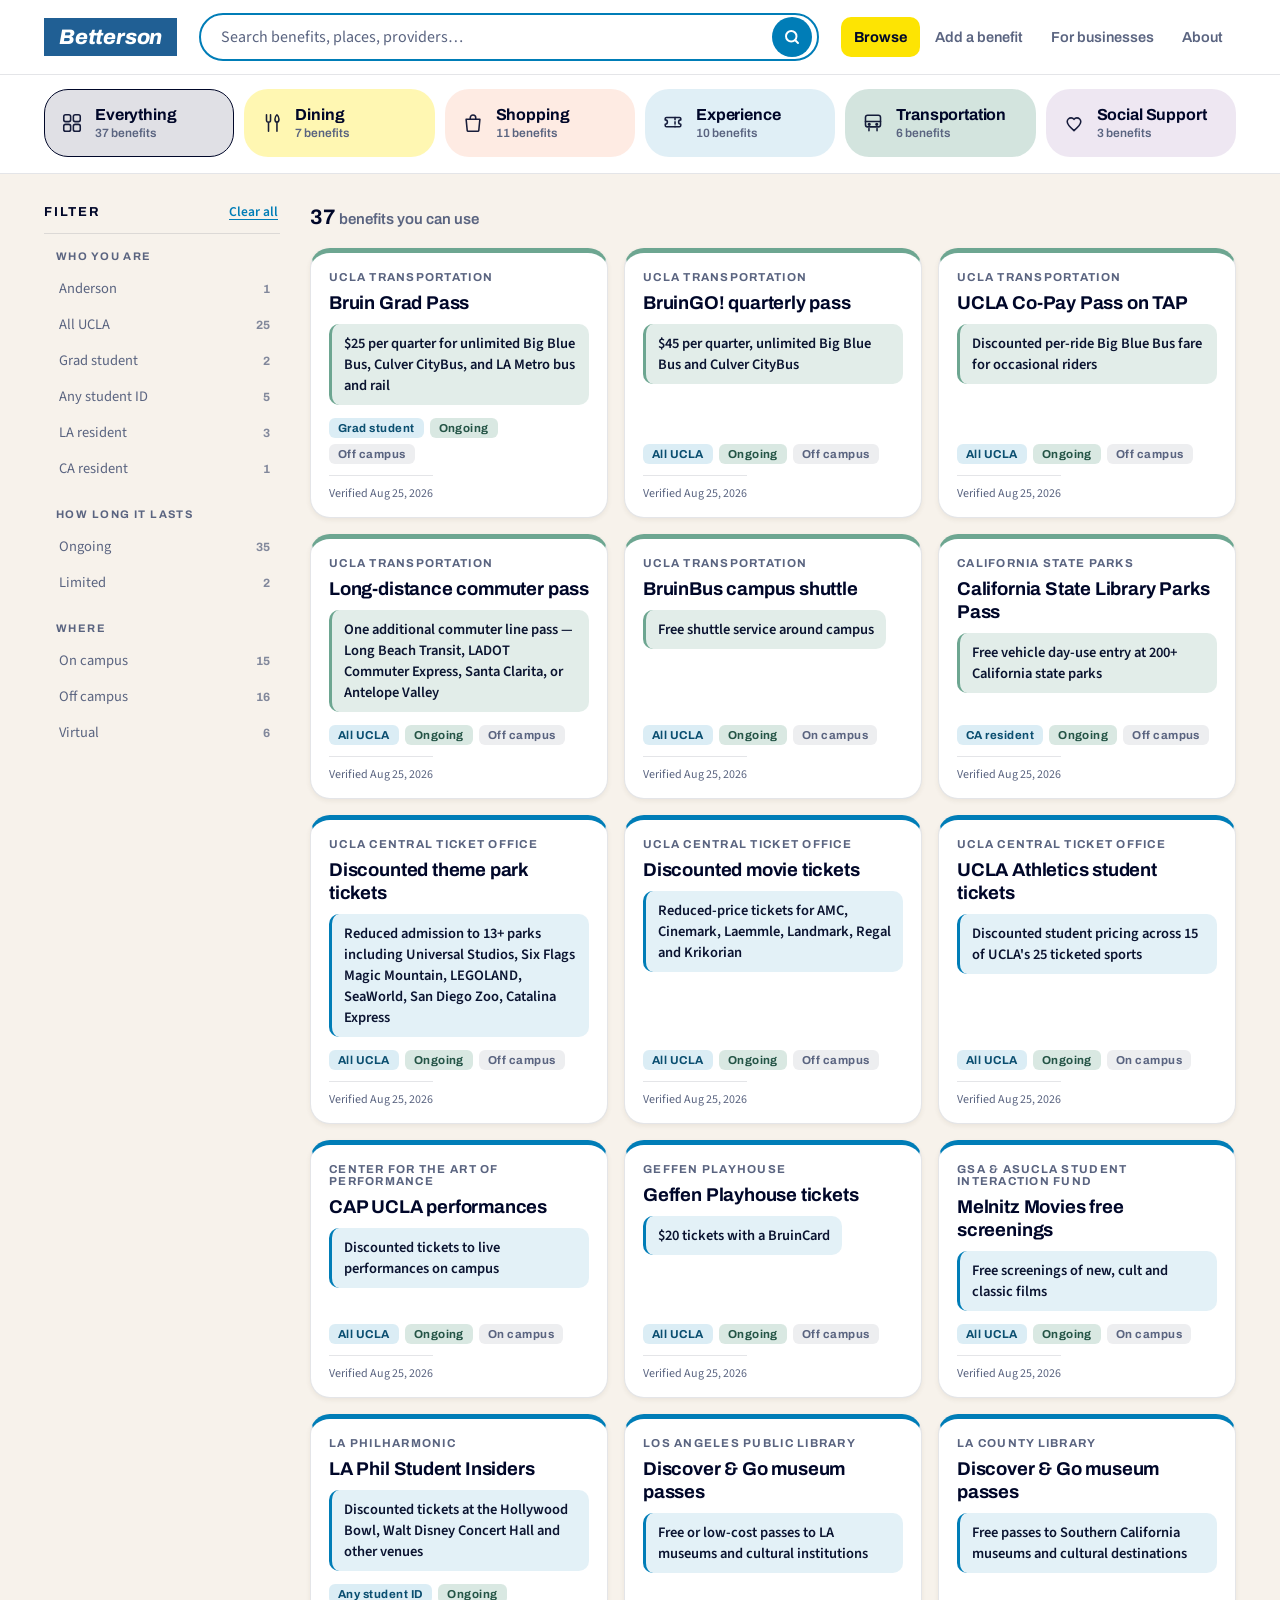
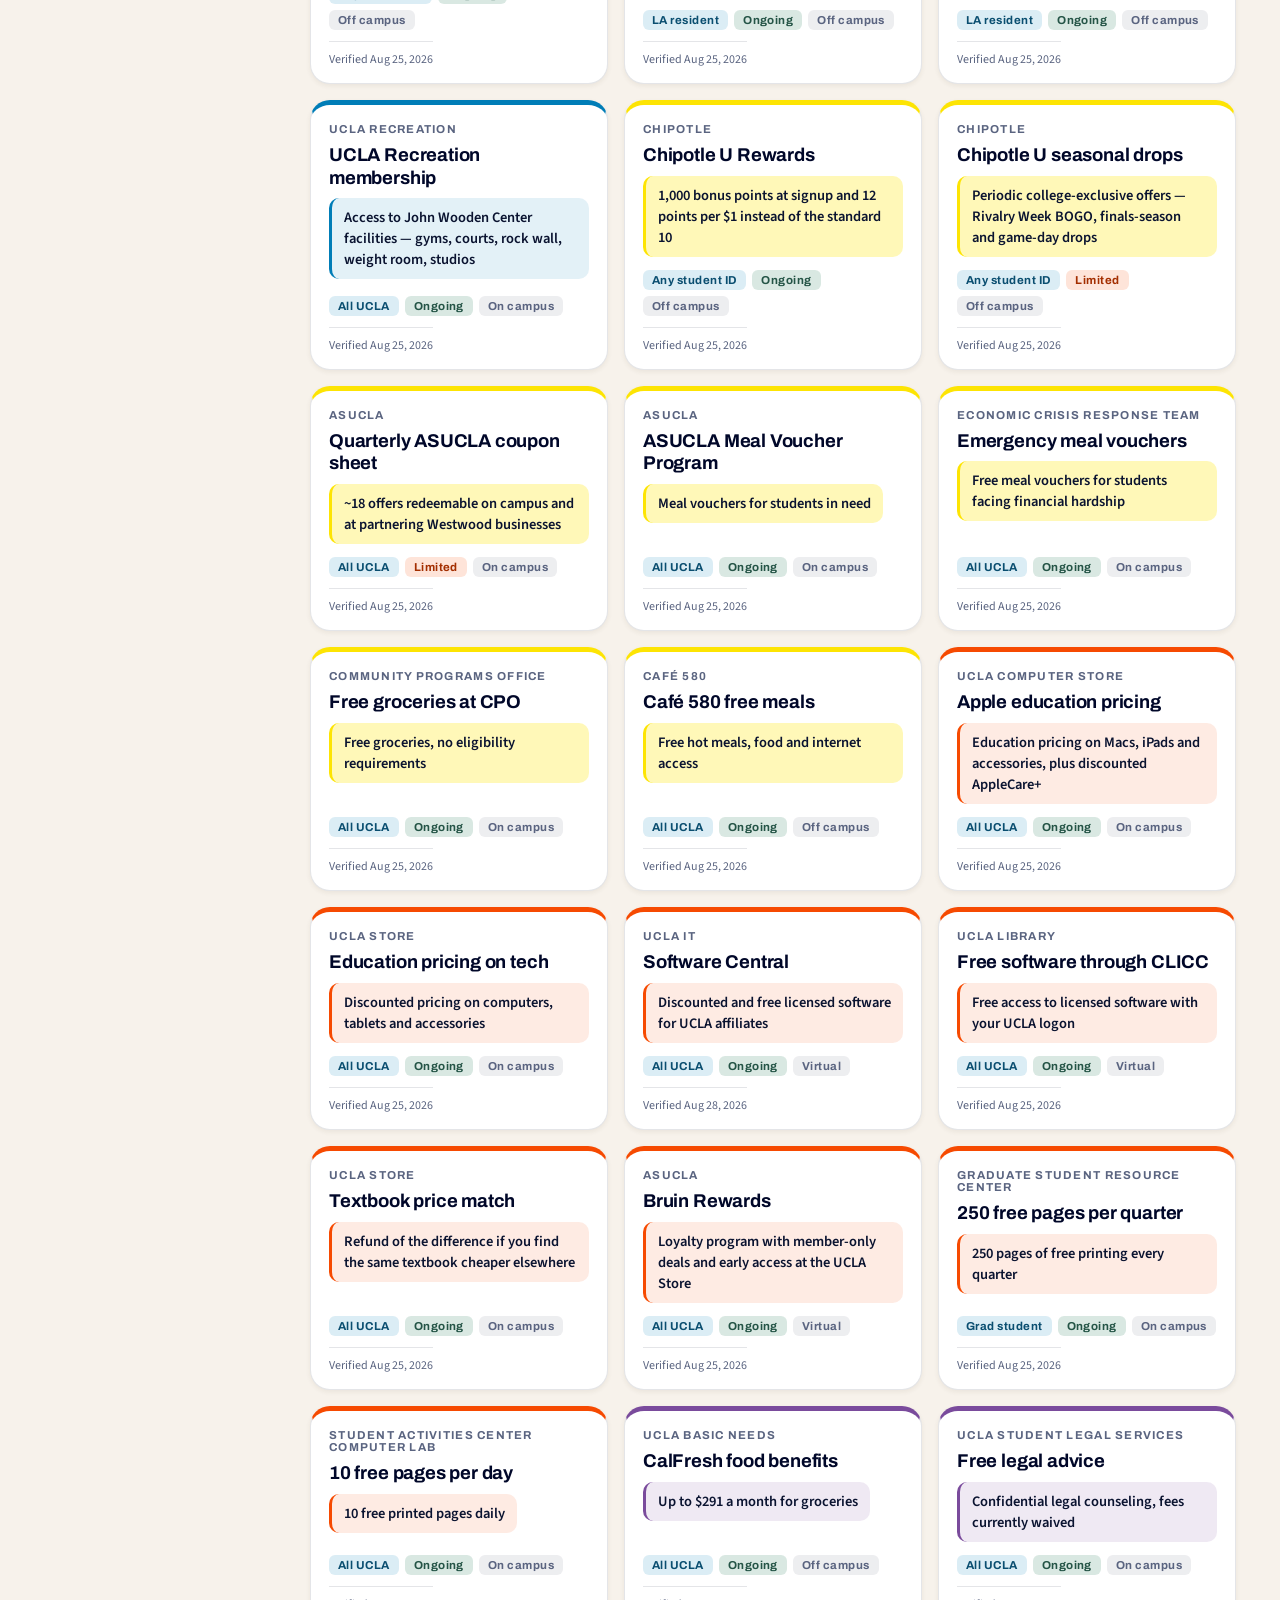
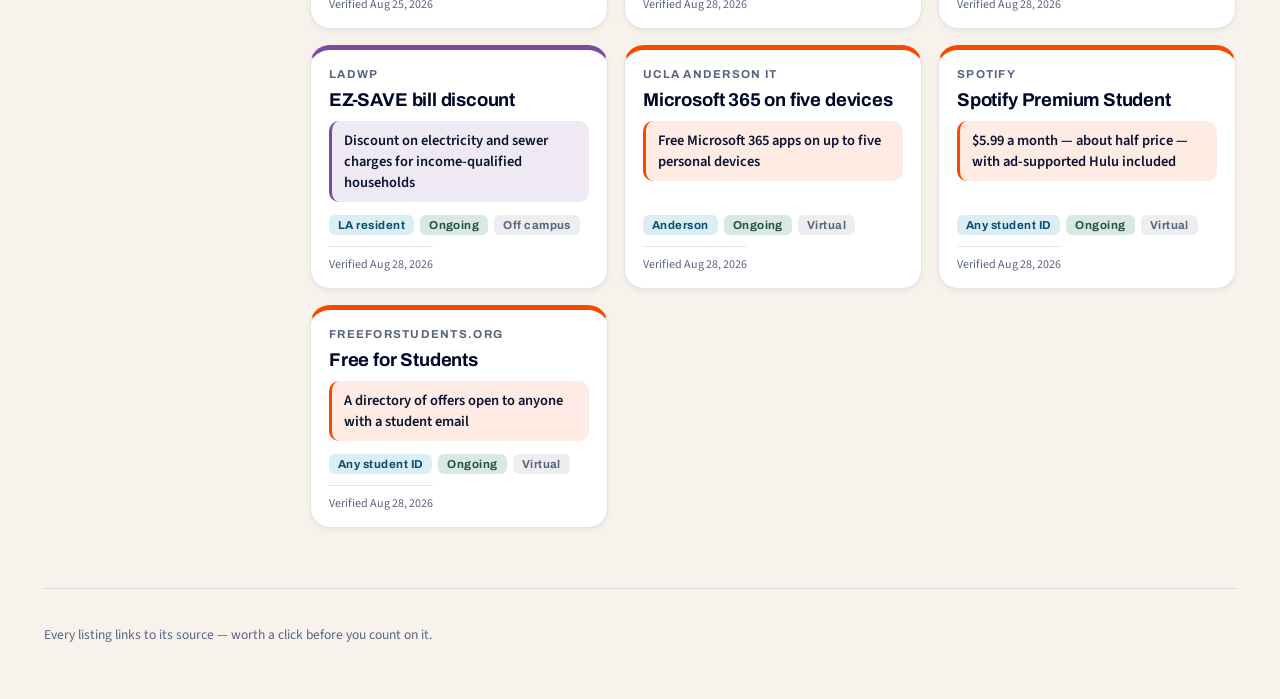
==== commit 37675f60: "Fix detail sheet opening scrolled past its title on phones A dialog moves focus to its first focusab" ====
--- a/index.html
+++ b/index.html
@@ -22,9 +22,9 @@
     </div>
     <nav class="topnav" aria-label="Main">
       <a href="index.html" aria-current="page">Browse</a>
-      <a href="about.html">About</a>
       <a href="add.html">Add a benefit</a>
       <a href="partners.html">For businesses</a>
+      <a href="about.html">About</a>
     </nav>
   </div>
 </header>
@@ -77,7 +77,7 @@
   </footer>
 </div>
 
-<dialog id="sheet"><div class="sheet" id="sheetBody"></div></dialog>
+<dialog id="sheet"><div class="sheet" id="sheetBody" tabindex="-1"></div></dialog>
 
 <dialog id="filterSheet" aria-label="Filters">
   <div class="sheet filtersheet">
--- a/css/styles.css
+++ b/css/styles.css
@@ -21,6 +21,11 @@
   --on-green:#245446;      /* type on a --green wash */
   --on-orange:#A32E00;     /* type on a --red-orange wash */
   --gold-edge:#C9B300;     /* --gold as a visible border */
+
+  /* Fifth category colour (Social Support). The Anderson set has no distinct
+     fifth hue — --blue-mid sits too close to --blue-bright to read as a
+     separate category once both are washed back to tile strength. */
+  --violet:#7A4B9C;
 
   /* Roles */
   --bg:var(--sand);
@@ -107,7 +112,7 @@
 
 /* ---------- category bar (the signature tiles, compact) ---------- */
 .catbar{background:var(--surface);border-bottom:1px solid var(--rule);padding:14px 0 16px}
-.tiles{display:grid;grid-template-columns:repeat(5,1fr);gap:10px}
+.tiles{display:grid;grid-template-columns:repeat(6,1fr);gap:10px}
 /* Each tile is a soft wash of its own category colour rather than the colour at
    full strength: same lightness across all five, so they read as one set and
    sit quietly on white. Text and icons stay navy so contrast never depends on
@@ -136,6 +141,7 @@
 .tile[data-key="Shopping"]    {--tint:rgba(246,74,1,.11); --tint-on:rgba(246,74,1,.22); --edge:var(--red-orange)}
 .tile[data-key="Experience"]  {--tint:rgba(0,125,183,.12);--tint-on:rgba(0,125,183,.24);--edge:var(--blue-bright)}
 .tile[data-key="Transportation"]{--tint:rgba(109,166,145,.30);--tint-on:rgba(109,166,145,.50);--edge:var(--green)}
+.tile[data-key="Social Support"]{--tint:rgba(122,75,156,.13);--tint-on:rgba(122,75,156,.26);--edge:var(--violet)}
 
 /* Browse has no visible headline, but the page still needs one announced. */
 .sr-only{
@@ -302,6 +308,7 @@
   border-top:6px solid var(--cat,var(--blue-bright));
   box-shadow:0 24px 60px rgba(46,30,14,.34)
 }
+.sheet:focus{outline:none}   /* focused by script on open, not by the user */
 .sheet .provider{
   font-family:Archivo,sans-serif;font-size:11.5px;font-weight:700;
   letter-spacing:.11em;text-transform:uppercase;color:var(--ink-soft)
@@ -440,6 +447,10 @@
   .topnav a{padding:0 10px;font-size:13.5px}
   .tiles{grid-template-columns:repeat(2,1fr)}
   .tile[data-key="all"]{grid-column:1 / -1;min-height:56px}
+  /* "all" spans the row, so an even tile count leaves the last one orphaned in
+     a half-width cell. Let it span instead. Self-adjusting if a category is
+     added or removed. */
+  .tile:last-child:nth-child(even){grid-column:1 / -1}
   .layout{grid-template-columns:206px 1fr;gap:22px}
   .grid{grid-template-columns:1fr}
   .kv{grid-template-columns:1fr;gap:3px 0}
@@ -452,9 +463,12 @@
   /* Keep .wrap's 16px gutter — a bare `padding:10px 0` here overrides it and
      pins the logo to the screen edge. */
   .topbar-inner{height:auto;padding:10px 16px;flex-wrap:wrap;gap:10px}
-  .brand{font-size:20px}
+  /* Logo centred on phones only — desktop keeps it left of the search bar.
+     The nav takes a full row, so the brand is alone on its own and the auto
+     margins centre the block without stretching it. */
+  .brand{font-size:20px;margin-inline:auto}
   .search{order:3;flex:1 1 100%;padding-left:16px}
-  .topnav{order:2;margin-left:auto;gap:0}
+  .topnav{order:2;flex:1 1 100%;justify-content:center;margin-left:0;gap:0}
   .topnav a{padding:0 9px;font-size:13px;min-height:38px}
 
   .catbar{padding:12px 0 14px}
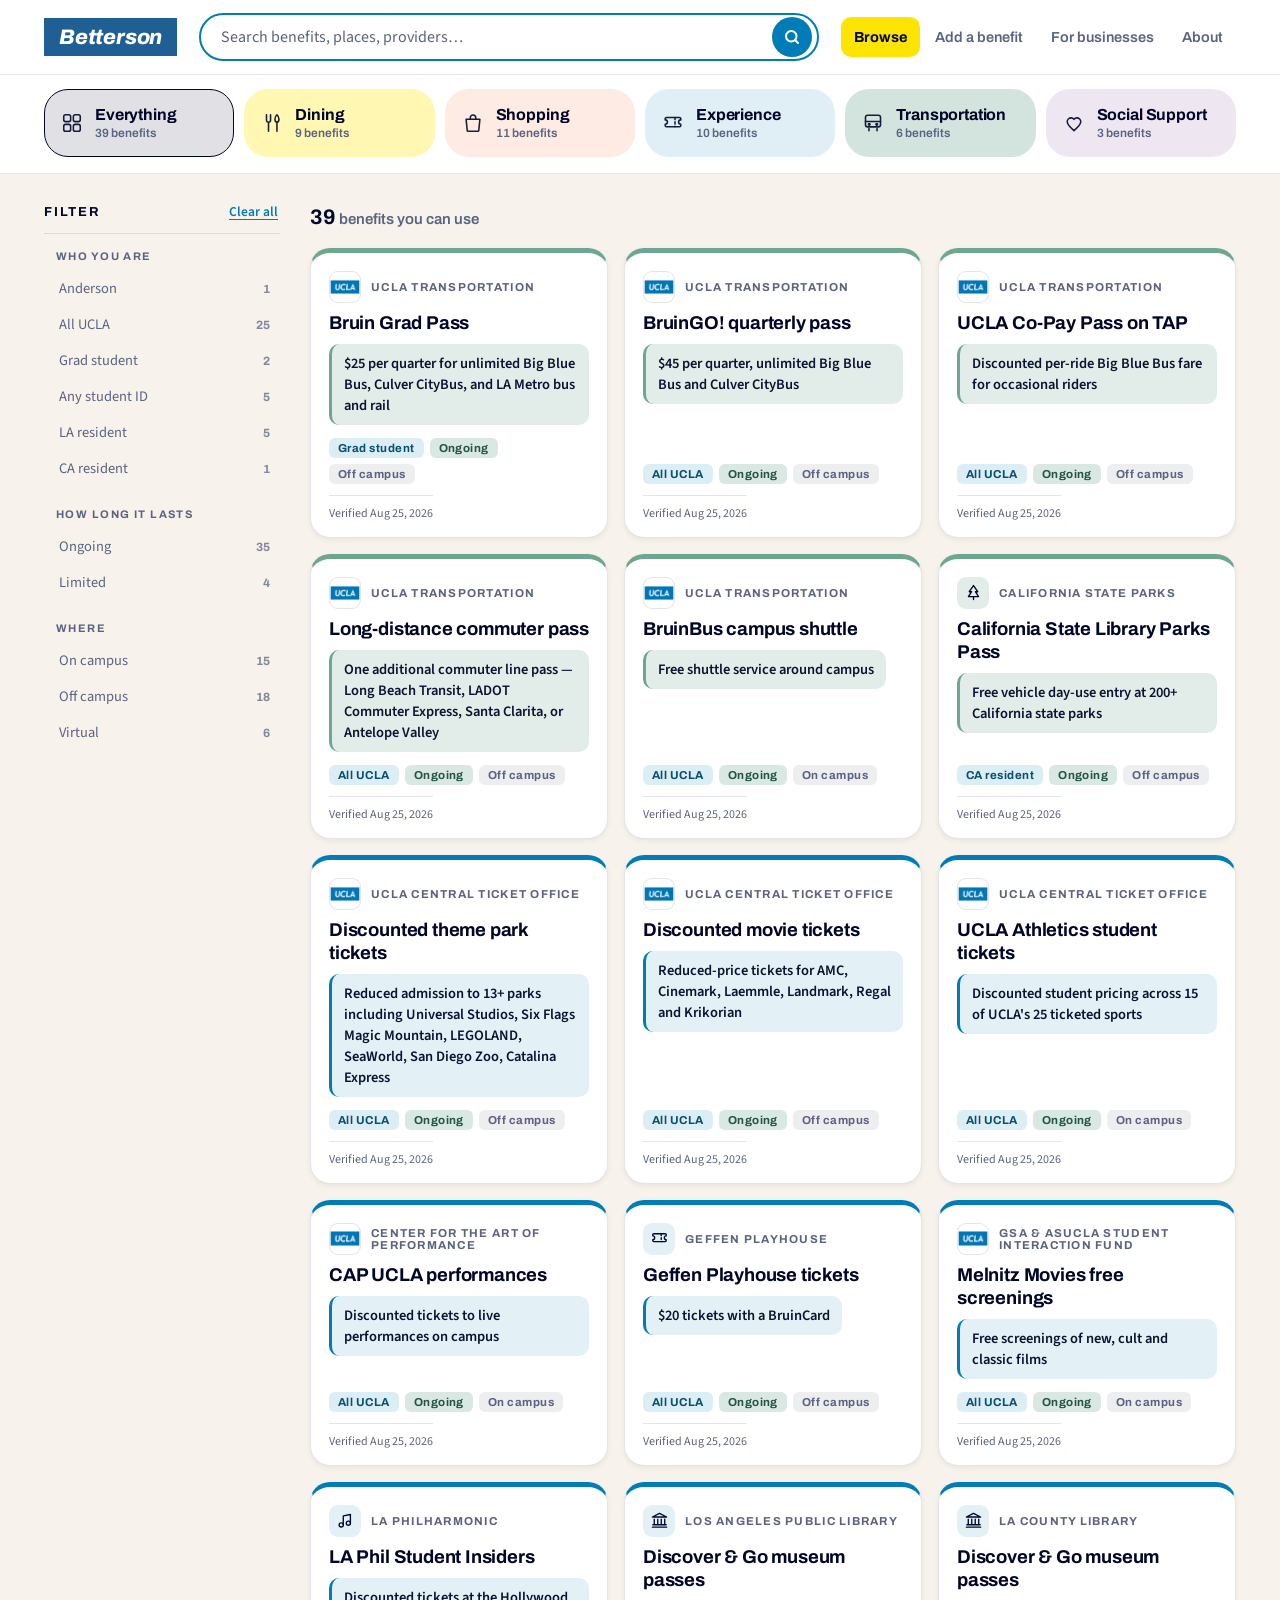
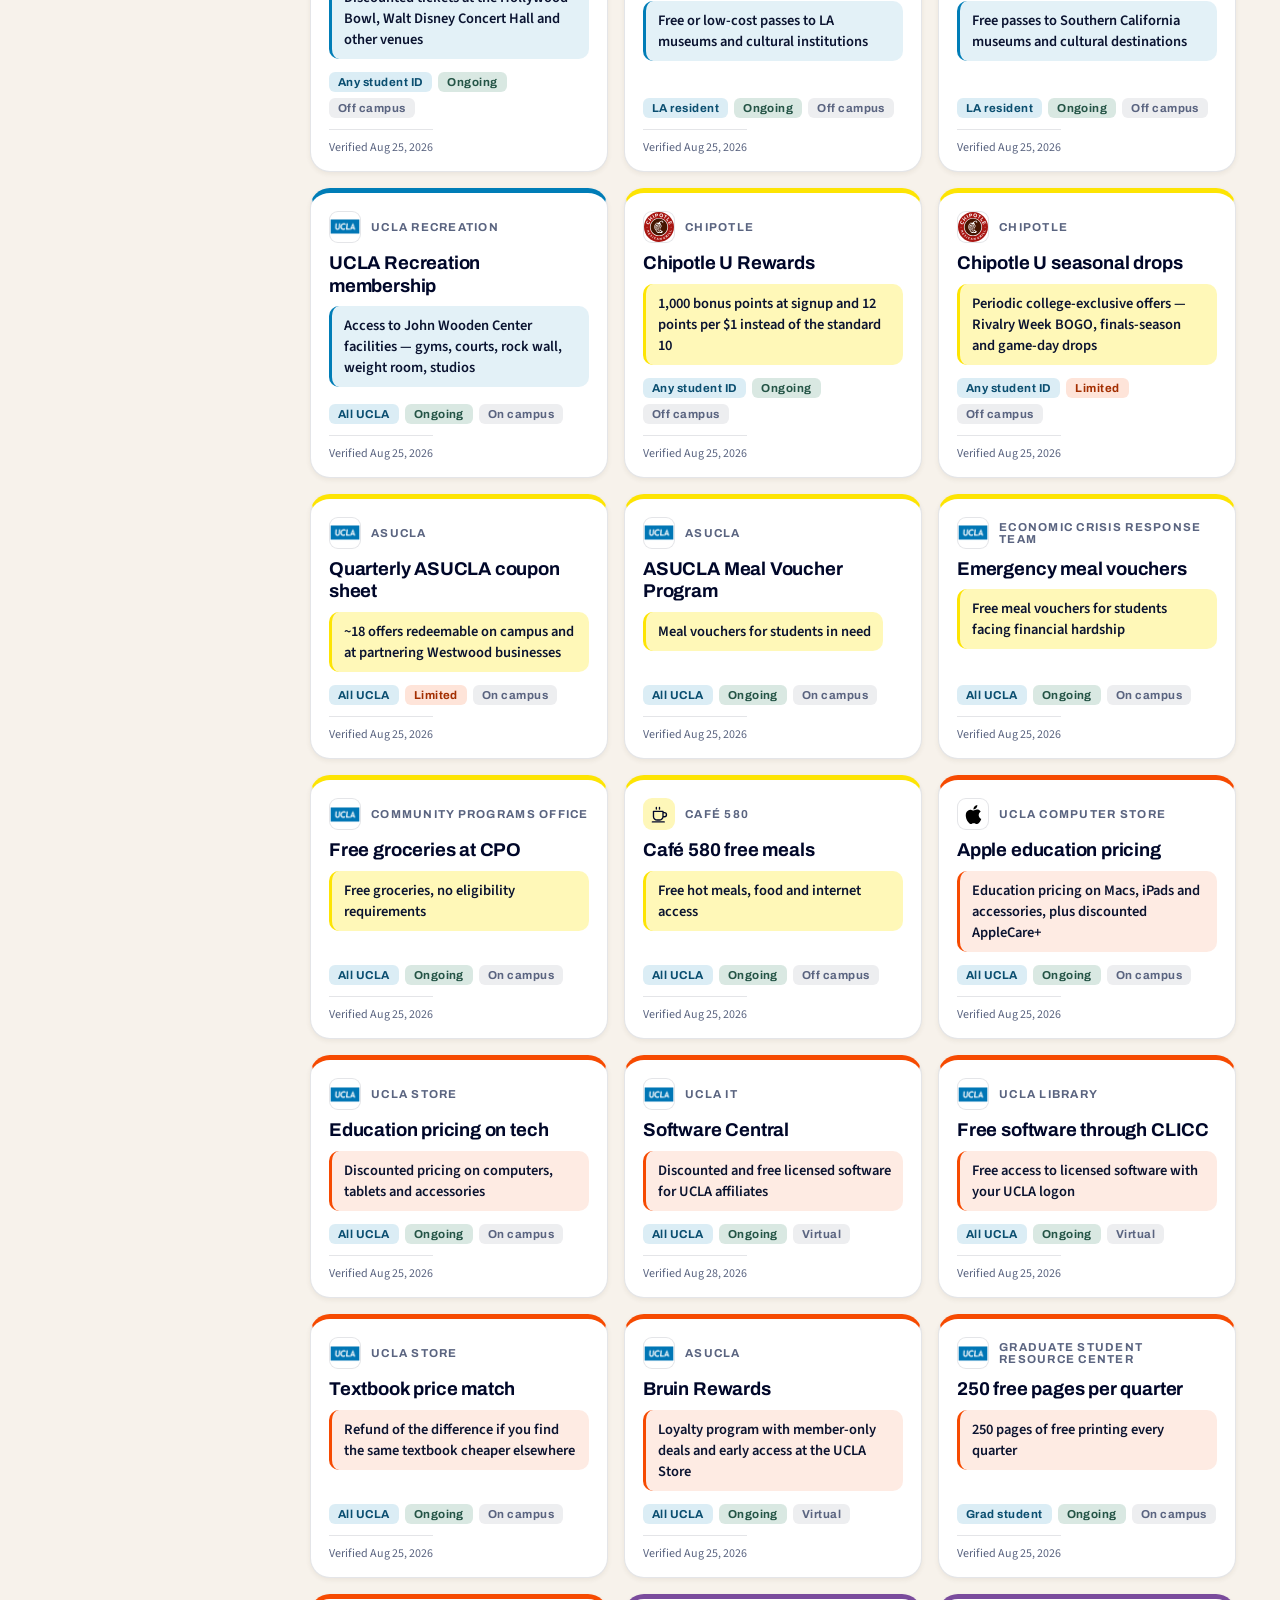
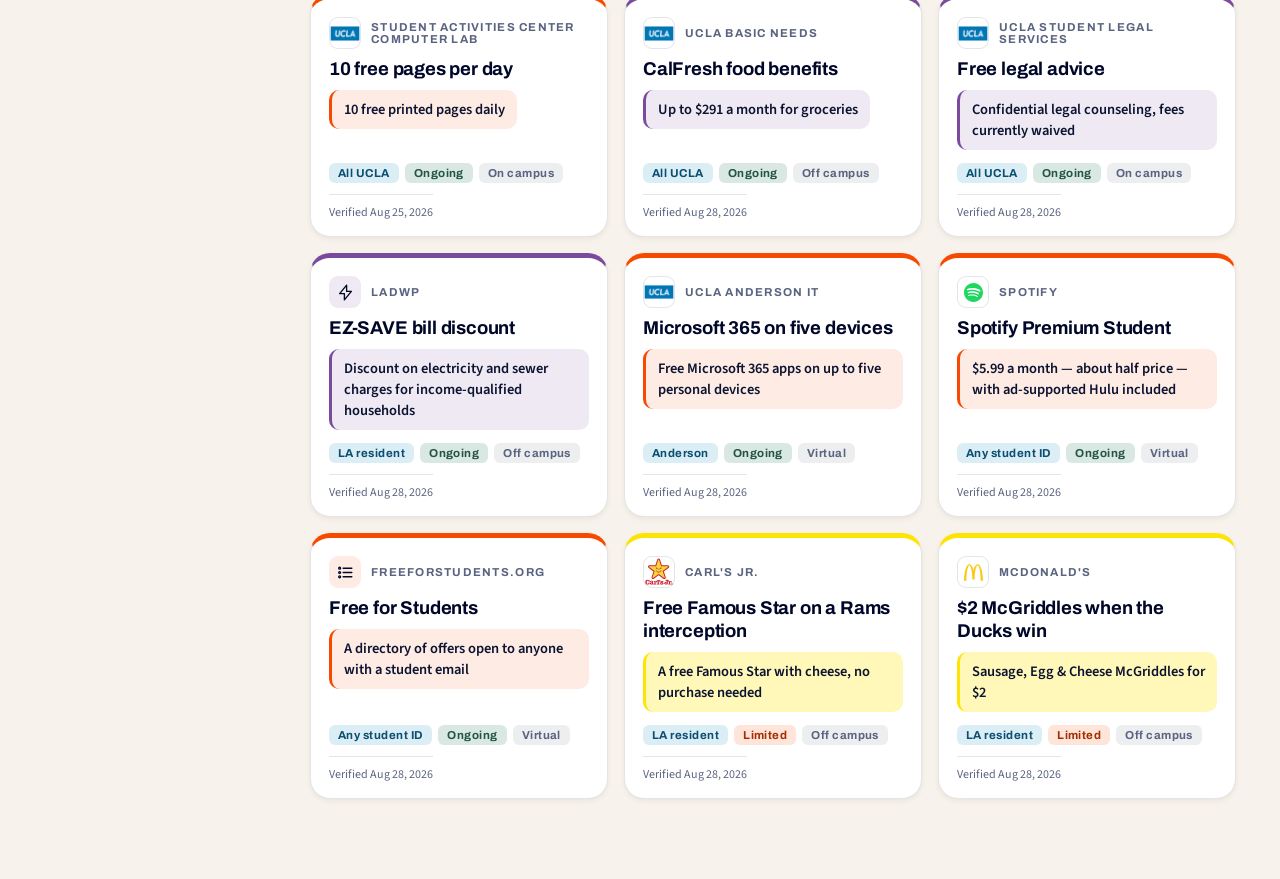
==== commit 428cd308: "Remove the site footer The same sentence on all four pages, saying something every card already says" ====
--- a/index.html
+++ b/index.html
@@ -71,10 +71,6 @@
       <div class="notice" id="notice" hidden></div>
     </main>
   </div>
-
-  <footer>
-    <p>Every listing links to its source — worth a click before you count on it.</p>
-  </footer>
 </div>
 
 <dialog id="sheet"><div class="sheet" id="sheetBody" tabindex="-1"></div></dialog>
--- a/css/styles.css
+++ b/css/styles.css
@@ -170,7 +170,7 @@
 /* ---------- two-column layout ---------- */
 .layout{
   display:grid;grid-template-columns:236px 1fr;gap:30px;
-  align-items:start;margin-top:26px
+  align-items:start;margin:26px 0 72px
 }
 
 /* ---------- sidebar filters ---------- */
@@ -253,9 +253,22 @@
 }
 .card:hover{transform:translateY(-4px);box-shadow:0 14px 28px rgba(74,52,30,.18)}
 .card:focus-visible{outline:3px solid var(--blue-bright);outline-offset:3px}
+/* Icon badge + provider, sharing a line. The badge carries the category tint
+   with a navy mark, so contrast never depends on which category it is. */
+.cardhead{display:flex;align-items:center;gap:10px;min-width:0}
+.ic{
+  flex:0 0 auto;display:inline-flex;align-items:center;justify-content:center;
+  width:32px;height:32px;border-radius:9px;
+  background:var(--cat-soft,rgba(0,125,183,.10));color:var(--navy-deep)
+}
+/* Brand marks keep their own colour, so they sit on white with a hairline
+   rather than a category tint that would fight them. */
+.ic-brand{background:var(--surface);border:1px solid var(--rule)}
+.ic img{display:block;width:100%;height:100%;object-fit:contain}
 .card .provider{
   font-family:Archivo,sans-serif;font-size:11.5px;font-weight:700;
-  letter-spacing:.11em;text-transform:uppercase;color:var(--ink-soft)
+  letter-spacing:.11em;text-transform:uppercase;color:var(--ink-soft);
+  min-width:0;overflow-wrap:anywhere
 }
 .card .title{
   font-family:Archivo,sans-serif;font-weight:700;font-size:18.5px;
@@ -272,6 +285,8 @@
   letter-spacing:.04em;padding:4px 9px;border-radius:6px;
   background:rgba(10,19,48,.07);color:var(--ink-soft)
 }
+/* Seasonal, but not open yet — reads as upcoming rather than available. */
+.tag.dur-soon{background:rgba(253,228,3,.42);color:var(--navy-deep)}
 .tag.dur-Ongoing{background:rgba(109,166,145,.26);color:var(--on-green)}
 .tag.dur-Limited{background:rgba(246,74,1,.15);color:var(--on-orange)}
 .tag.elig{background:rgba(0,125,183,.14);color:var(--on-blue)}
@@ -309,6 +324,8 @@
   box-shadow:0 24px 60px rgba(46,30,14,.34)
 }
 .sheet:focus{outline:none}   /* focused by script on open, not by the user */
+.sheet .cardhead{margin:0}
+.sheet .ic{width:36px;height:36px;border-radius:10px}
 .sheet .provider{
   font-family:Archivo,sans-serif;font-size:11.5px;font-weight:700;
   letter-spacing:.11em;text-transform:uppercase;color:var(--ink-soft)
@@ -351,7 +368,7 @@
 }
 
 /* ---------- content pages (About / Add / For businesses) ---------- */
-.page{padding-bottom:8px;max-width:1020px}
+.page{padding:26px 0 72px;max-width:1020px}
 .section{margin:0 0 52px}
 .section:last-child{margin-bottom:0}
 
@@ -395,16 +412,15 @@
 }
 .stat span{font-size:14.5px;color:var(--ink-soft);display:block}
 
-/* The one offer we lead with. */
-.feature{
-  background:var(--surface);border:1px solid var(--rule);
-  border-left:5px solid var(--blue-bright);
-  border-radius:var(--radius-card);padding:24px 26px;max-width:64ch
-}
-.feature h2{margin-bottom:10px}
-.feature p{margin-bottom:0}
-
 .minigrid{display:grid;grid-template-columns:repeat(auto-fill,minmax(232px,1fr));gap:14px}
+/* The option worth leading with, marked rather than boxed off on its own. */
+.mini.lead{border-color:var(--blue-bright);box-shadow:0 2px 6px rgba(0,125,183,.10)}
+.mini.lead h3{color:var(--blue-bright)}
+/* Only where the grid is known to be three wide: gives the lead card room and
+   stops the seventh card stranding itself on a row of its own. */
+@media (min-width:1024px){
+  .mini.lead{grid-column:span 2}
+}
 .mini{
   background:var(--surface);border:1px solid var(--rule);
   border-radius:16px;padding:16px 18px
@@ -426,20 +442,150 @@
   color:var(--on-green);font-weight:700
 }
 
-/* Honest note where something isn't finished. Product voice, not dev notes. */
-.pending{
+/* ---------- forms ---------- */
+.form{max-width:60ch}
+.formintro{margin-bottom:34px}
+.hp{position:absolute;left:-9999px;width:1px;height:1px;overflow:hidden}
+
+.formstep{
   background:var(--surface);border:1px solid var(--rule);
-  border-left:5px solid var(--gold-edge);
-  border-radius:var(--radius-card);padding:18px 22px;max-width:60ch
-}
-.pending p{margin:0}
-
-footer{
-  margin-top:52px;padding:22px 0 40px;
-  border-top:1px solid var(--rule);
-  font-size:13.5px;color:var(--ink-soft)
-}
-footer b{color:var(--navy-deep);font-weight:700}
+  border-radius:var(--radius-card);padding:24px 26px;margin:0 0 20px
+}
+.formstep h2{
+  display:flex;align-items:center;gap:11px;
+  font-size:20px;margin:0 0 20px
+}
+.stepnum{
+  flex:0 0 auto;display:inline-flex;align-items:center;justify-content:center;
+  width:28px;height:28px;border-radius:999px;
+  background:var(--navy-deep);color:#fff;
+  font-family:Archivo,sans-serif;font-weight:700;font-size:14px
+}
+
+/* Qualifier in a section heading — reads as a note, not part of the title. */
+.opt{font-weight:600;font-size:15px;color:var(--ink-soft);letter-spacing:0}
+.field{margin:0 0 20px;border:0;padding:0;min-width:0}
+.field:last-child{margin-bottom:0}
+.field > label, .field > legend{
+  display:block;padding:0;
+  font-family:Archivo,sans-serif;font-weight:700;font-size:14.5px;
+  color:var(--navy-deep);margin-bottom:5px
+}
+.hint{
+  display:block;font-size:14px;color:var(--ink-soft);
+  margin:-2px 0 8px;max-width:52ch
+}
+.field input[type=text],
+.field input[type=email],
+.field input[type=url],
+.field input[type=date],
+.field select,
+.field textarea{
+  width:100%;padding:11px 13px;
+  font-family:inherit;font-size:16px;color:var(--ink);
+  background:var(--surface);
+  border:1.5px solid rgba(10,19,48,.22);border-radius:11px
+}
+.field textarea{resize:vertical;min-height:110px;line-height:1.5}
+.field input:focus, .field select:focus, .field textarea:focus{
+  outline:none;border-color:var(--blue-bright);
+  box-shadow:0 0 0 3px rgba(0,125,183,.18)
+}
+.field input[type=file]{
+  width:100%;font-family:inherit;font-size:14.5px;color:var(--ink-soft)
+}
+.field input[type=file]::file-selector-button{
+  font-family:Archivo,sans-serif;font-weight:700;font-size:14px;
+  padding:9px 14px;margin-right:12px;cursor:pointer;
+  border:1px solid var(--rule);border-radius:10px;
+  background:var(--bg);color:var(--navy-deep)
+}
+
+.row{display:flex;gap:14px;align-items:flex-start}
+.row .field{flex:1 1 auto}
+/* Wide enough that this field's error message doesn't wrap to a sliver. */
+.row .narrow{flex:0 0 150px}
+
+.radios{display:flex;flex-wrap:wrap;gap:8px 18px}
+.radios.stack{flex-direction:column;gap:9px}
+.radios label{
+  display:flex;align-items:center;gap:8px;
+  font-size:16px;color:var(--ink);cursor:pointer;min-height:32px
+}
+.radios input[type=radio]{width:19px;height:19px;accent-color:var(--blue-bright);cursor:pointer}
+
+.subfield{margin:14px 0 0;padding:14px 0 0;border-top:1px solid var(--rule)}
+
+.counter{font-size:13.5px;color:var(--ink-soft);margin:6px 0 0}
+.counter.over{color:var(--on-orange);font-weight:600}
+.creditpreview{
+  font-size:14.5px;color:var(--ink-soft);margin:10px 0 0;
+  padding:9px 12px;background:var(--bg);border-radius:9px
+}
+.creditpreview b{color:var(--navy-deep)}
+
+/* Errors sit against the field they belong to, never in one banner at the top. */
+.fielderr[hidden]{display:none}   /* beats the display:flex below */
+.fielderr{
+  font-size:14px;color:var(--on-orange);font-weight:600;
+  margin:7px 0 0;display:flex;gap:7px;align-items:flex-start
+}
+.fielderr::before{content:"!";flex:0 0 auto;
+  display:inline-flex;align-items:center;justify-content:center;
+  width:17px;height:17px;border-radius:999px;margin-top:1px;
+  background:var(--red-orange);color:#fff;font-size:12px;font-weight:700}
+.field.invalid input, .field.invalid select, .field.invalid textarea{
+  border-color:var(--red-orange)
+}
+.field.invalid input:focus, .field.invalid select:focus, .field.invalid textarea:focus{
+  box-shadow:0 0 0 3px rgba(246,74,1,.16)
+}
+
+.formfoot{display:flex;flex-direction:column;gap:12px;align-items:flex-start}
+.formfoot .btn{font-size:16px;padding:13px 24px}
+.formnote{font-size:14.5px;color:var(--on-orange);font-weight:600;margin:0}
+
+.success{
+  background:var(--surface);border:1px solid var(--rule);
+  border-left:5px solid var(--green);
+  border-radius:var(--radius-card);padding:26px 28px;max-width:60ch
+}
+.success h2{font-size:23px;margin:0 0 12px}
+.success p{margin:0 0 12px}
+.success dl{
+  display:grid;grid-template-columns:auto 1fr;gap:6px 16px;
+  margin:0 0 18px;font-size:15px
+}
+.success dt{
+  font-family:Archivo,sans-serif;font-weight:700;font-size:11.5px;
+  letter-spacing:.09em;text-transform:uppercase;color:var(--ink-soft);padding-top:3px
+}
+.success dd{margin:0;color:var(--ink)}
+.success:focus{outline:none}
+
+@media (max-width:767px){
+  .formstep{padding:20px 18px}
+  .row{flex-direction:column;gap:0}
+  .row .narrow{flex:1 1 auto;width:100%}
+  .formfoot .btn{width:100%;justify-content:center}
+}
+
+.contactline{margin:0}
+.contactline a{
+  display:inline-flex;align-items:center;gap:10px;
+  font-family:Archivo,sans-serif;font-weight:700;font-size:16px;
+  color:var(--blue-bright);text-decoration:none;
+  padding:13px 20px;border-radius:12px;
+  background:var(--surface);border:1px solid var(--rule);
+  transition:border-color .14s ease, color .14s ease
+}
+.contactline a:hover{border-color:var(--blue-bright);color:var(--blue-press)}
+.contactline a:focus-visible{outline:2px solid var(--blue-bright);outline-offset:2px}
+.contactline a svg{flex:0 0 auto}
+
+@media (max-width:767px){
+  .contactline a{font-size:14.5px;padding:12px 15px;overflow-wrap:anywhere}
+}
 
 /* ---------- tablet (768–1023px) ---------- */
 @media (max-width:1023px){
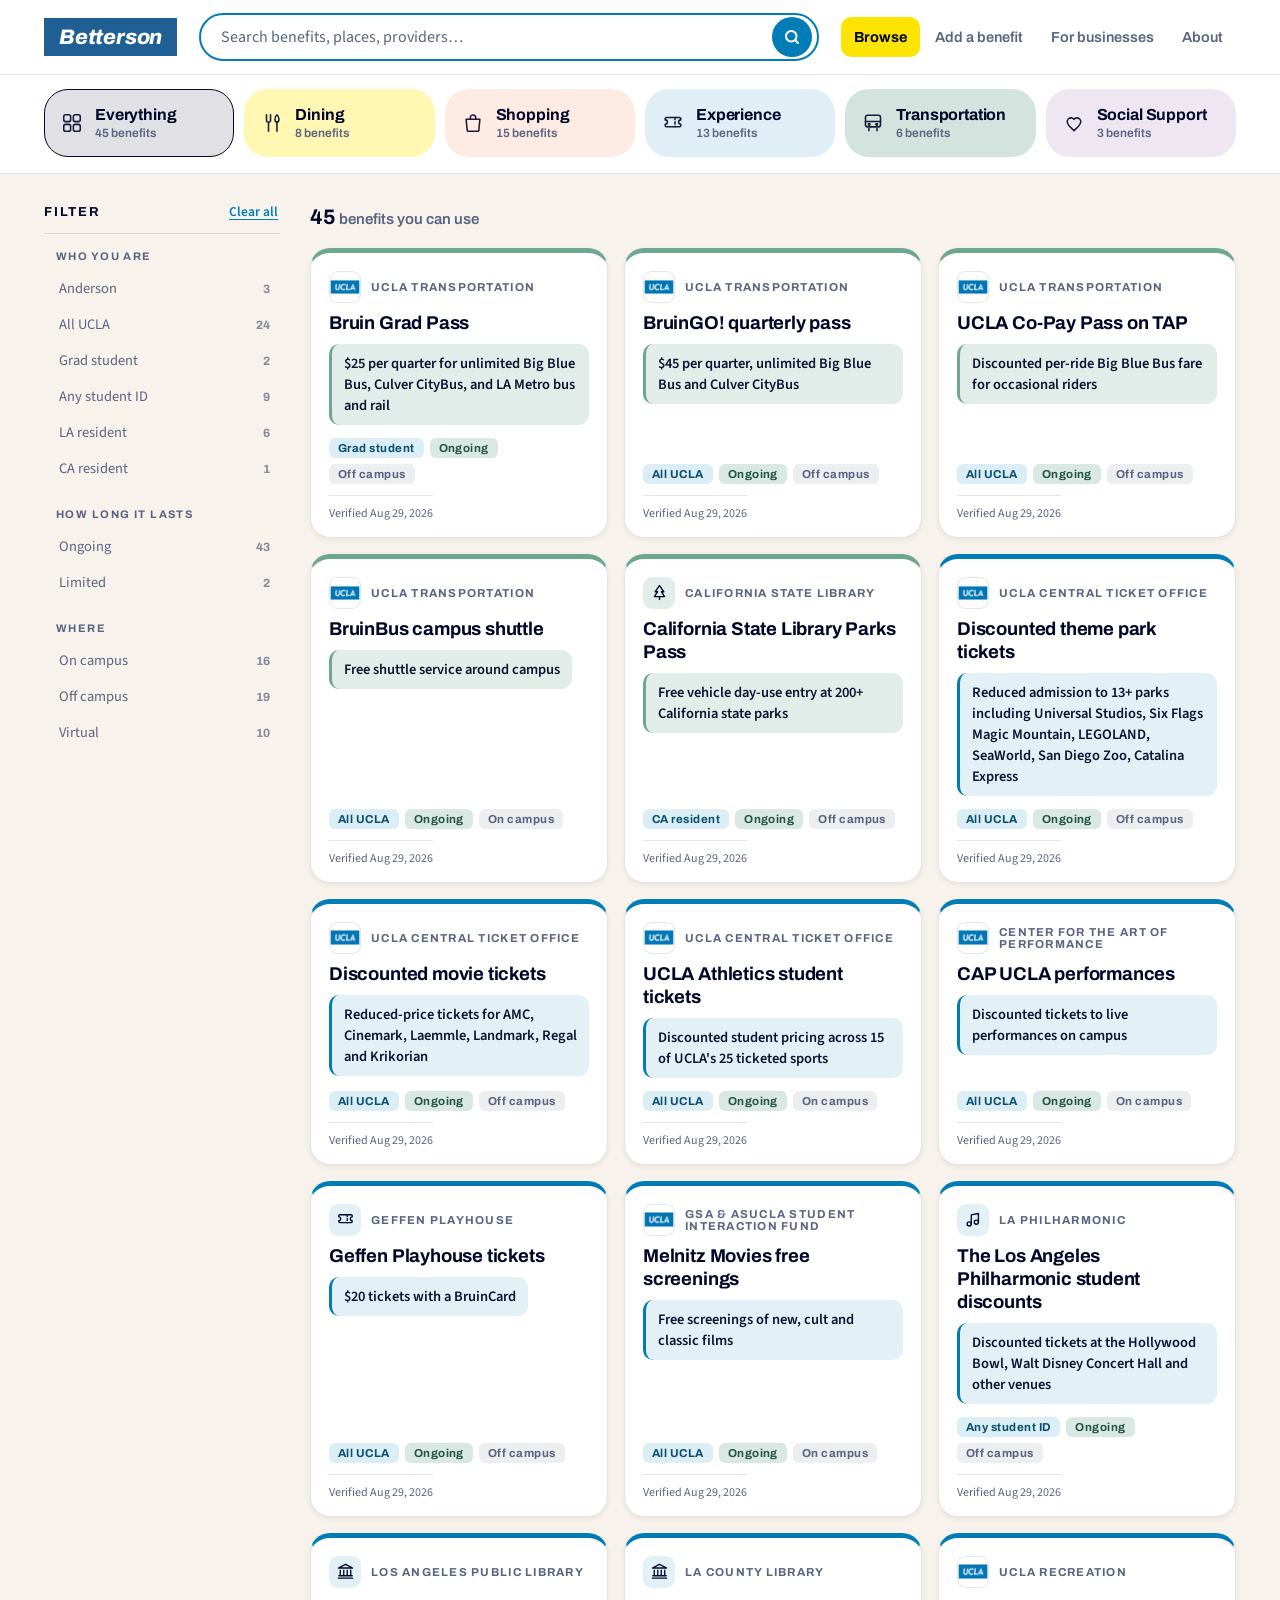
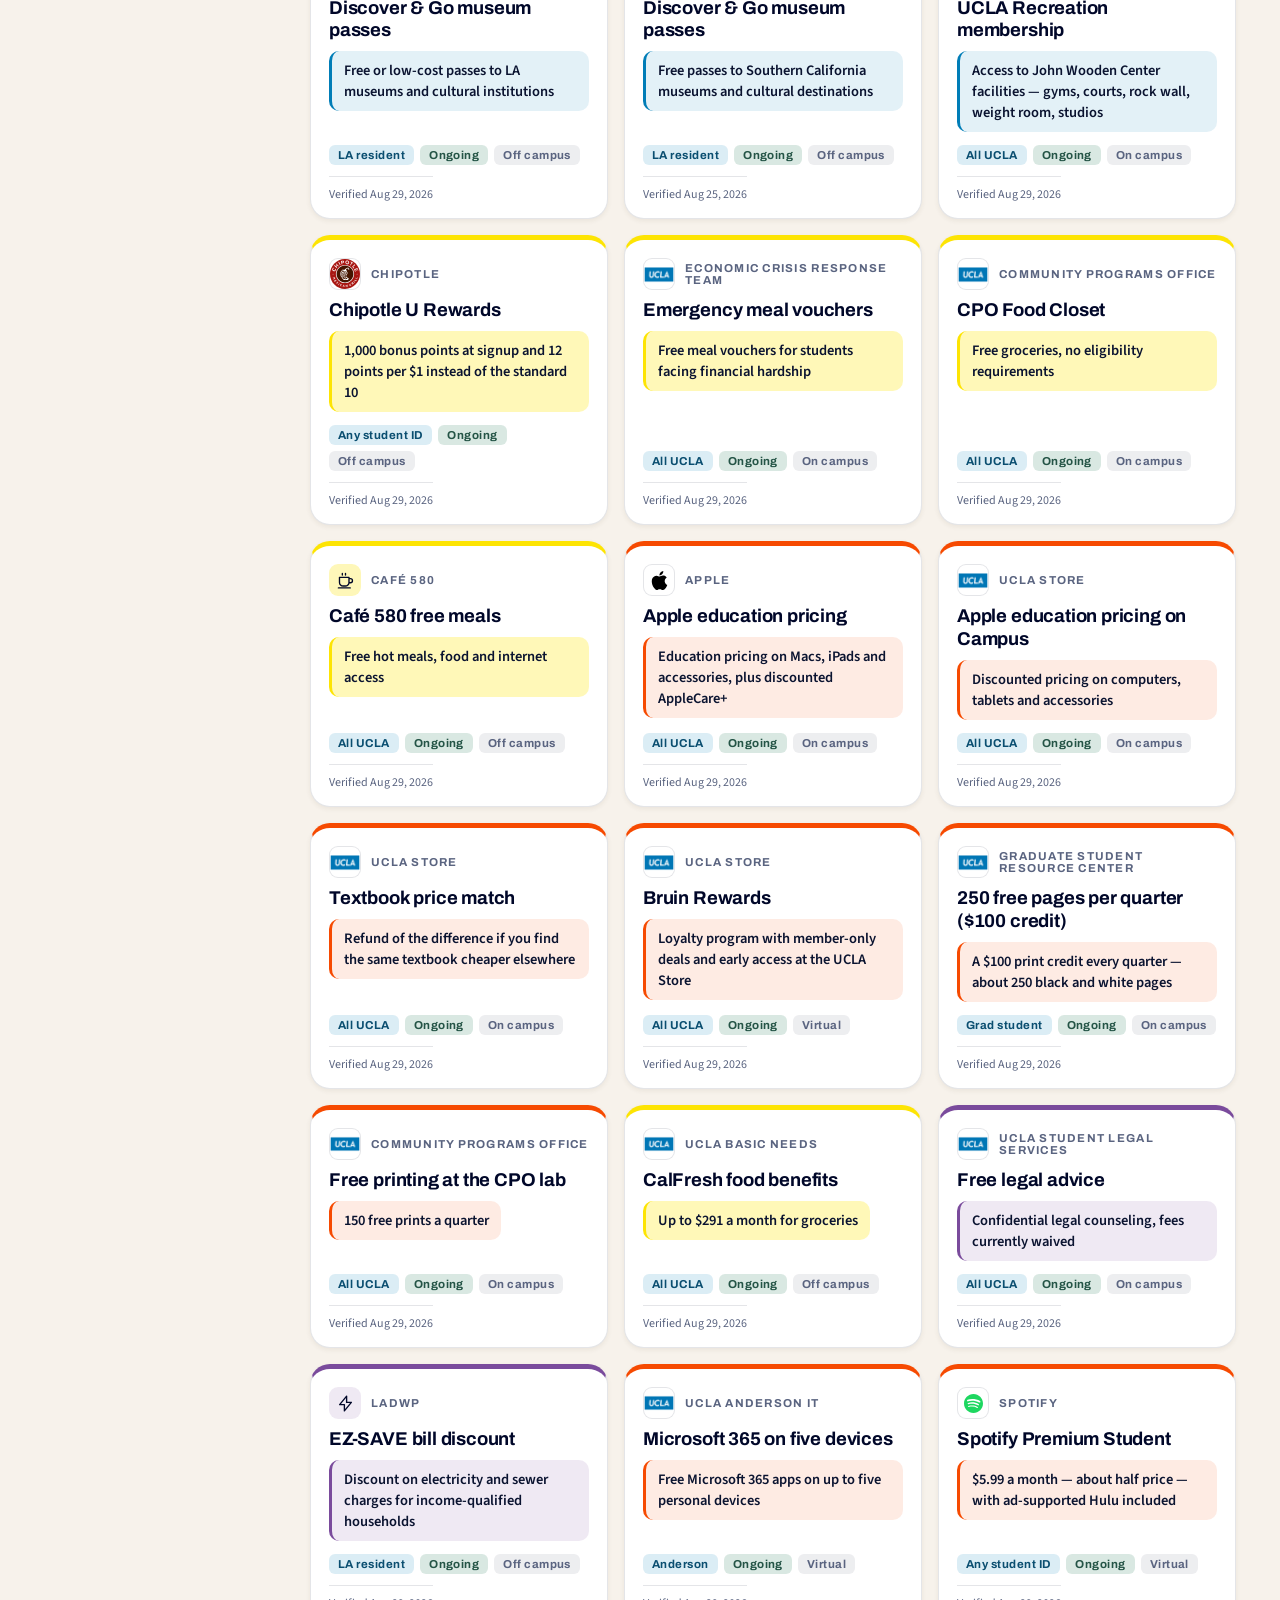
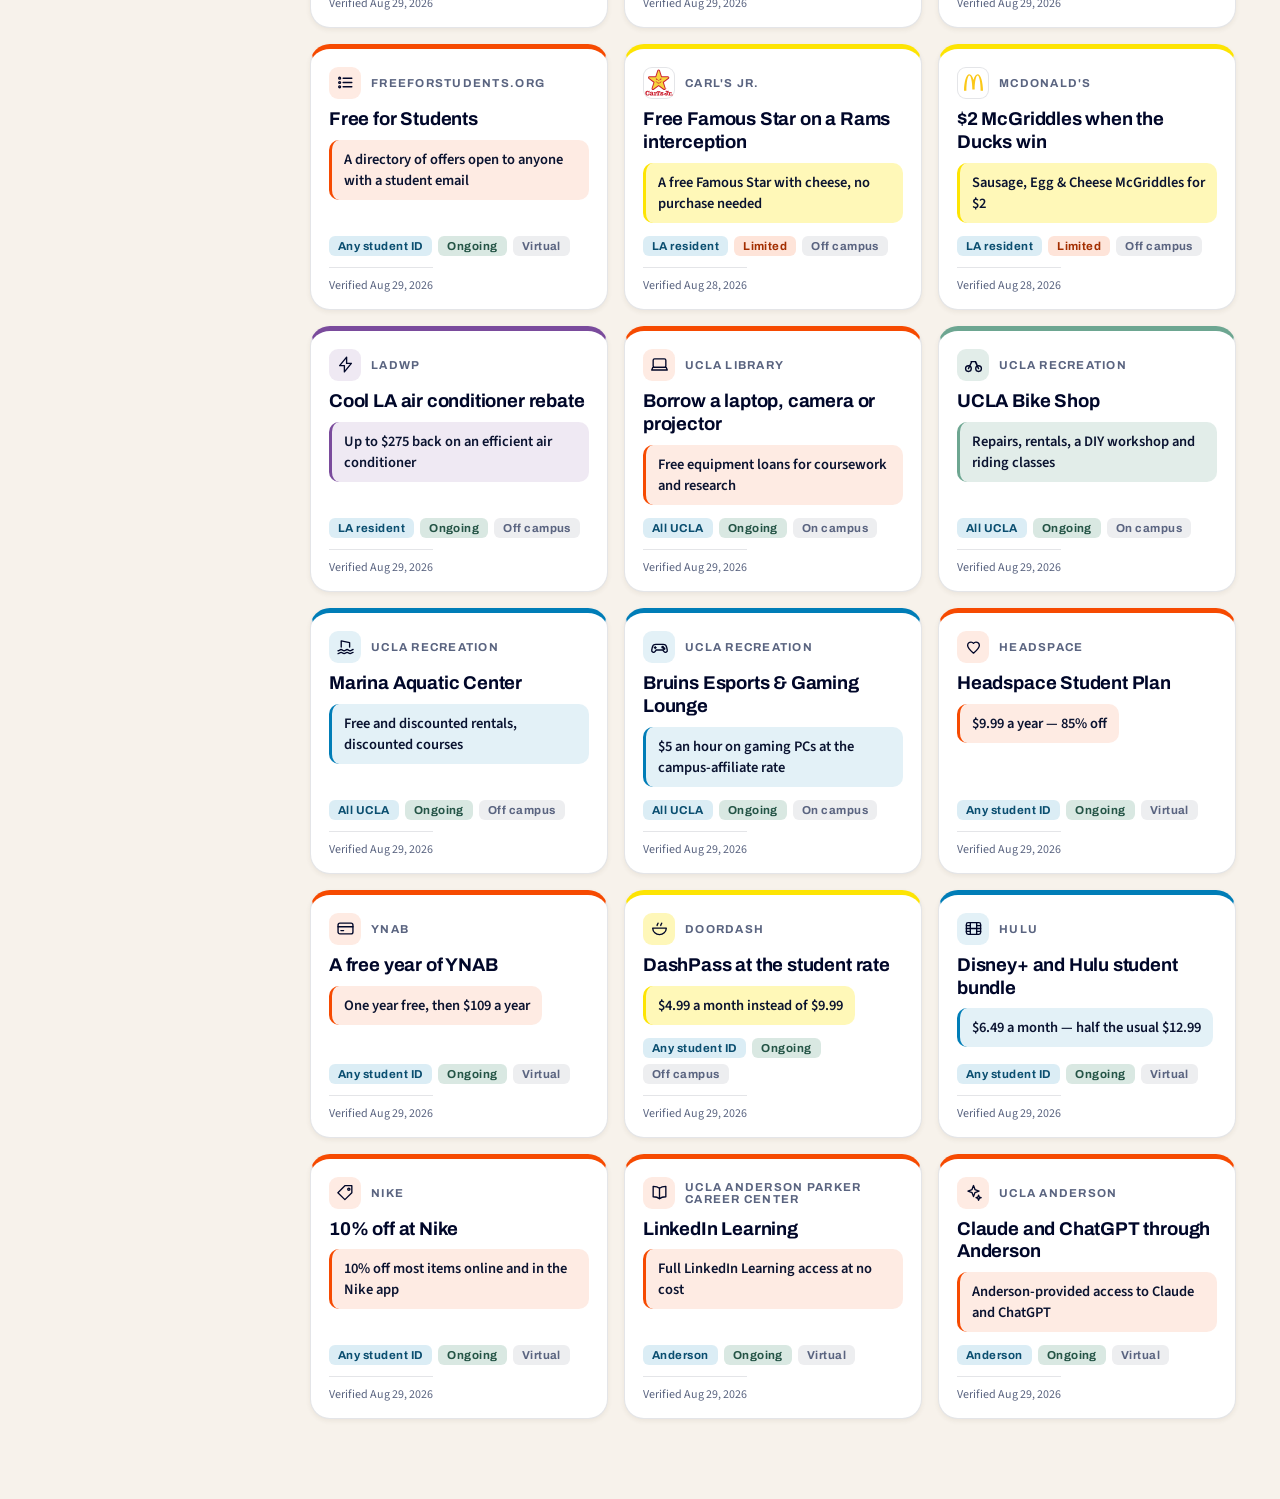
==== commit 9ceb07e5: "Keep search and categories on screen while results scroll Switching category meant scrolling back to" ====
--- a/index.html
+++ b/index.html
@@ -11,6 +11,11 @@
 </head>
 <body>
 
+<!-- Search and categories travel together, so switching category never means
+     scrolling back to the top. One sticky wrapper rather than two sticky
+     siblings: the second would need to know the first's exact height, and the
+     top bar's height changes when it wraps on a phone. -->
+<div class="stickyhead">
 <header class="topbar">
   <div class="wrap topbar-inner">
     <a class="brand" href="index.html">Betterson</a>
@@ -34,6 +39,7 @@
     <nav class="tiles" id="tiles" aria-label="Filter by category"></nav>
   </div>
 </section>
+</div>
 
 <div class="wrap">
   <h1 class="sr-only">Betterson — benefits you already have as an Anderson student</h1>
--- a/css/styles.css
+++ b/css/styles.css
@@ -109,6 +109,12 @@
 .topnav a:hover{color:var(--navy-deep);background:rgba(10,19,48,.05)}
 .topnav a[aria-current="page"]{background:var(--gold);color:var(--navy-deep);font-weight:700}
 .topnav a:focus-visible{outline:2px solid var(--blue-bright);outline-offset:2px}
+
+/* Search and categories stay put together while the results scroll under them.
+   The wrapper is what sticks; the bars inside are static so their own sticky
+   offsets can't fight it. */
+.stickyhead{position:sticky;top:0;z-index:50}
+.stickyhead .topbar{position:static;z-index:auto}
 
 /* ---------- category bar (the signature tiles, compact) ---------- */
 .catbar{background:var(--surface);border-bottom:1px solid var(--rule);padding:14px 0 16px}
@@ -165,6 +171,11 @@
   margin:0 0 10px;color:var(--navy-deep)
 }
 .lede{max-width:62ch;font-size:17px;color:var(--ink-soft);margin:0}
+/* A lede with nothing beside it leaves a third of the row empty at 62ch and
+   breaks into three stubby lines. Widen the measure where the lede stands
+   alone — it's two sentences, not running text, so the tighter measure that
+   body copy needs isn't buying anything here. */
+.hero.wide .lede{max-width:84ch}
 .lede strong{color:var(--navy-deep);font-weight:600}
 
 /* ---------- two-column layout ---------- */
@@ -174,7 +185,11 @@
 }
 
 /* ---------- sidebar filters ---------- */
-.sidebar{position:sticky;top:calc(var(--topbar-h) + 16px)}
+/* Clears whatever the sticky header currently measures — the top bar alone on
+   other pages, top bar plus categories here, and taller again when the bar
+   wraps. app.js keeps --stickyhead-h in sync; the fallback covers it until the
+   first measurement lands. */
+.sidebar{position:sticky;top:calc(var(--stickyhead-h, var(--topbar-h)) + 16px)}
 .sidebar-head{
   display:flex;justify-content:space-between;align-items:baseline;
   gap:10px;padding:0 0 10px;border-bottom:1px solid var(--rule);margin-bottom:14px
@@ -369,6 +384,15 @@
 
 /* ---------- content pages (About / Add / For businesses) ---------- */
 .page{padding:26px 0 72px;max-width:1020px}
+
+/* Add a benefit is a single narrow column with no second column to balance it,
+   so on a wide screen it strands itself against the left edge. Centre the
+   column and the short heading above it. Field labels stay left-aligned —
+   centred labels make a form harder to scan, not friendlier. */
+.page.centered{max-width:60ch;margin-inline:auto}
+.page.centered .form{max-width:none}
+.hero.center{text-align:center;max-width:60ch;margin-inline:auto}
+.hero.center .lede{max-width:none}
 .section{margin:0 0 52px}
 .section:last-child{margin-bottom:0}
 
@@ -392,35 +416,78 @@
   color:var(--navy-deep);margin:0 0 14px
 }
 .page p{color:var(--ink-soft);margin:0 0 14px;max-width:60ch;font-size:17px}
+/* For a single sentence in a wide column, 60ch isn't a reading measure, it's
+   just an early line break. Only for one-liners — running paragraphs keep it. */
+.page p.oneline{max-width:86ch}
 .page p:last-child{margin-bottom:0}
 .page p.pull{font-size:19.5px;line-height:1.45;color:var(--ink)}
 .page strong{color:var(--navy-deep);font-weight:600}
 .page a{color:var(--blue-bright);text-decoration:underline;text-underline-offset:3px}
 .page a:focus-visible{outline:2px solid var(--blue-bright);outline-offset:2px}
 
-/* Three facts, stated as numbers rather than sentences. */
-.stats{display:grid;grid-template-columns:repeat(3,1fr);gap:14px;margin:0 0 52px}
-.stat{
-  background:var(--surface);border:1px solid var(--rule);
-  border-top:4px solid var(--blue-bright);
-  border-radius:var(--radius-card);padding:18px 20px
-}
-.stat b{
-  display:block;font-family:Archivo,sans-serif;font-weight:700;
-  font-size:28px;line-height:1;letter-spacing:-.02em;
-  color:var(--navy-deep);margin-bottom:6px
-}
-.stat span{font-size:14.5px;color:var(--ink-soft);display:block}
+/* ---------- team ---------- */
+.teamgrid{
+  display:grid;grid-template-columns:repeat(auto-fill,minmax(228px,1fr));
+  gap:28px 26px;margin-top:4px
+}
+.member{min-width:0}
+/* Initials sit underneath; the photo covers them, and removes itself if it
+   fails to load, so a missing file degrades instead of breaking. */
+.avatar{
+  position:relative;overflow:hidden;
+  display:flex;align-items:center;justify-content:center;
+  width:88px;height:88px;border-radius:999px;margin-bottom:14px;
+  background:rgba(0,125,183,.13);color:var(--blue-mid);
+  font-family:Archivo,sans-serif;font-weight:700;font-size:27px;letter-spacing:.01em
+}
+.avatar::before{content:attr(data-initials)}
+.avatar img{position:absolute;inset:0;width:100%;height:100%;object-fit:cover}
+.member h3{
+  font-family:Archivo,sans-serif;font-size:17px;font-weight:700;
+  letter-spacing:-.01em;color:var(--navy-deep);margin:0 0 5px
+}
+.member p{margin:0 0 3px;font-size:15px;max-width:none}
+.member .role{color:var(--navy-deep);font-weight:600}
+.member .memail{margin-top:6px;font-size:14px;overflow-wrap:break-word}
+/* Icon-only link. The box is larger than the mark so it's a real tap target;
+   the negative left margin keeps the icon optically aligned with the text
+   above it rather than indented by its own padding. */
+.member .mlinks{margin-top:9px;line-height:0}
+.member .mlinks a{
+  display:inline-flex;align-items:center;justify-content:center;
+  width:38px;height:38px;margin-left:-9px;border-radius:10px;
+  border-bottom:0;opacity:.92;transition:opacity .14s ease,background .14s ease
+}
+.member .mlinks a:hover{opacity:1;background:rgba(10,19,48,.05);border-bottom:0}
+.member .mlinks a:focus-visible{outline:2px solid var(--blue-bright);outline-offset:1px}
+.member .memail a{
+  color:var(--blue-bright);text-decoration:none;
+  border-bottom:1px solid rgba(0,125,183,.35)
+}
+.member .memail a:hover{color:var(--blue-press);border-bottom-color:currentColor}
+.member .memail a:focus-visible,
+.member .mlinks a:focus-visible{outline:2px solid var(--blue-bright);outline-offset:2px}
+.member .fact{margin-top:10px;font-size:14.5px;color:var(--ink-soft);font-style:italic}
+
+/* About reads as one continuous argument, so its sections share a heading size
+   and a measure and stack straight down the page. They opt out of the 236px
+   heading column the other content pages use — it can't hold type this large
+   without breaking three words across three lines. Set in type, not in panels:
+   the stat boxes that used to open this page were the reason it led with
+   decoration instead of the point. */
+.essay .section{margin-bottom:58px}
+.essay .section > h2{font-size:clamp(27px,3.4vw,38px);margin-bottom:20px}
+.essay p.pull{font-size:clamp(18px,1.5vw,20.5px);line-height:1.5;max-width:70ch}
+.essay p.pull + p.pull{margin-top:16px}
+/* Full width, auto-fill opened four columns for two people and left half the
+   row empty. Cap the grid instead of stretching the cards — a profile at
+   500px wide is a banner, not a profile. A third person wraps to a new row. */
+.essay .teamgrid{max-width:560px}
 
 .minigrid{display:grid;grid-template-columns:repeat(auto-fill,minmax(232px,1fr));gap:14px}
 /* The option worth leading with, marked rather than boxed off on its own. */
 .mini.lead{border-color:var(--blue-bright);box-shadow:0 2px 6px rgba(0,125,183,.10)}
 .mini.lead h3{color:var(--blue-bright)}
-/* Only where the grid is known to be three wide: gives the lead card room and
-   stops the seventh card stranding itself on a row of its own. */
-@media (min-width:1024px){
-  .mini.lead{grid-column:span 2}
-}
 .mini{
   background:var(--surface);border:1px solid var(--rule);
   border-radius:16px;padding:16px 18px
@@ -431,7 +498,10 @@
 }
 .mini p{font-size:14.5px;margin:0;color:var(--ink-soft)}
 
-.pledge{list-style:none;margin:0;padding:0;max-width:60ch}
+/* Checklist items are single sentences, not running text. At 60ch the longest
+   one wrapped a two-letter word onto a line of its own with 500px of column
+   sitting empty beside it. */
+.pledge{list-style:none;margin:0;padding:0;max-width:74ch}
 .pledge li{
   position:relative;padding-left:30px;margin-bottom:11px;
   color:var(--ink-soft);font-size:17px
@@ -565,7 +635,11 @@
 
 @media (max-width:767px){
   .formstep{padding:20px 18px}
-  .row{flex-direction:column;gap:0}
+  /* Stacked, both fields run the full width. The parent sets align-items to
+     flex-start for the side-by-side case, which in a column makes each field
+     shrink to its own content — First name ended up narrower than Last
+     initial, which is exactly backwards. */
+  .row{flex-direction:column;gap:0;align-items:stretch}
   .row .narrow{flex:1 1 auto;width:100%}
   .formfoot .btn{width:100%;justify-content:center}
 }
@@ -591,12 +665,29 @@
 @media (max-width:1023px){
   .topbar-inner{gap:16px}
   .topnav a{padding:0 10px;font-size:13.5px}
-  .tiles{grid-template-columns:repeat(2,1fr)}
-  .tile[data-key="all"]{grid-column:1 / -1;min-height:56px}
-  /* "all" spans the row, so an even tile count leaves the last one orphaned in
-     a half-width cell. Let it span instead. Self-adjusting if a category is
-     added or removed. */
-  .tile:last-child:nth-child(even){grid-column:1 / -1}
+  /* Below the desktop row, a grid of six costs three rows — over 300px, and
+     now permanently on screen because the bar is sticky. One scrolling row
+     instead: 46px tall, every category still a single tap away, and a chip
+     cut off at the right edge is the cue that the row keeps going.
+     The count moves beside the name rather than under it, which is what
+     halves the height. */
+  .tiles{
+    display:flex;grid-template-columns:none;gap:8px;
+    overflow-x:auto;overscroll-behavior-x:contain;
+    scroll-snap-type:x proximity;
+    scrollbar-width:none
+  }
+  .tiles::-webkit-scrollbar{display:none}
+  .tile{
+    flex:0 0 auto;scroll-snap-align:start;
+    min-height:46px;padding:9px 15px;gap:9px;border-radius:18px
+  }
+  /* A hover lift inside a horizontal scroller reads as a wobble. */
+  .tile:hover{transform:none}
+  .tile svg{width:19px;height:19px}
+  .tile .t-text{flex-direction:row;align-items:baseline;gap:6px}
+  .tile .t-name{font-size:15px}
+  .tile .t-count{margin-top:0}
   .layout{grid-template-columns:206px 1fr;gap:22px}
   .grid{grid-template-columns:1fr}
   .kv{grid-template-columns:1fr;gap:3px 0}
@@ -617,13 +708,23 @@
   .topnav{order:2;flex:1 1 100%;justify-content:center;margin-left:0;gap:0}
   .topnav a{padding:0 9px;font-size:13px;min-height:38px}
 
-  .catbar{padding:12px 0 14px}
-  .tile{min-height:62px;padding:10px 14px;border-radius:20px}
-  .tile .t-name{font-size:15.5px}
+  /* Let the brand and nav rows scroll away; search and categories stay. See
+     trackStickyHead() in js/app.js for where the offset comes from. */
+  .stickyhead{top:calc(-1 * var(--head-offset, 0px))}
+
+  .catbar{padding:10px 0 11px}
+  /* Chips already; just a touch tighter and the gutter bled to the screen edge
+     so a half-visible chip reads as "scroll me" rather than as a cut-off. */
+  .tiles{
+    gap:7px;
+    padding-inline:16px;margin-inline:-16px;
+    scroll-padding-left:16px
+  }
+  .tile{padding:9px 13px}
 
   .hero{padding:18px 0 2px}
   .lede{font-size:16px}
-  .stats{grid-template-columns:1fr;gap:10px;margin-bottom:38px}
+  .member .mlinks a{width:44px;height:44px;margin-left:-12px}
   .section{margin-bottom:38px}
   .feature{padding:20px}
 
